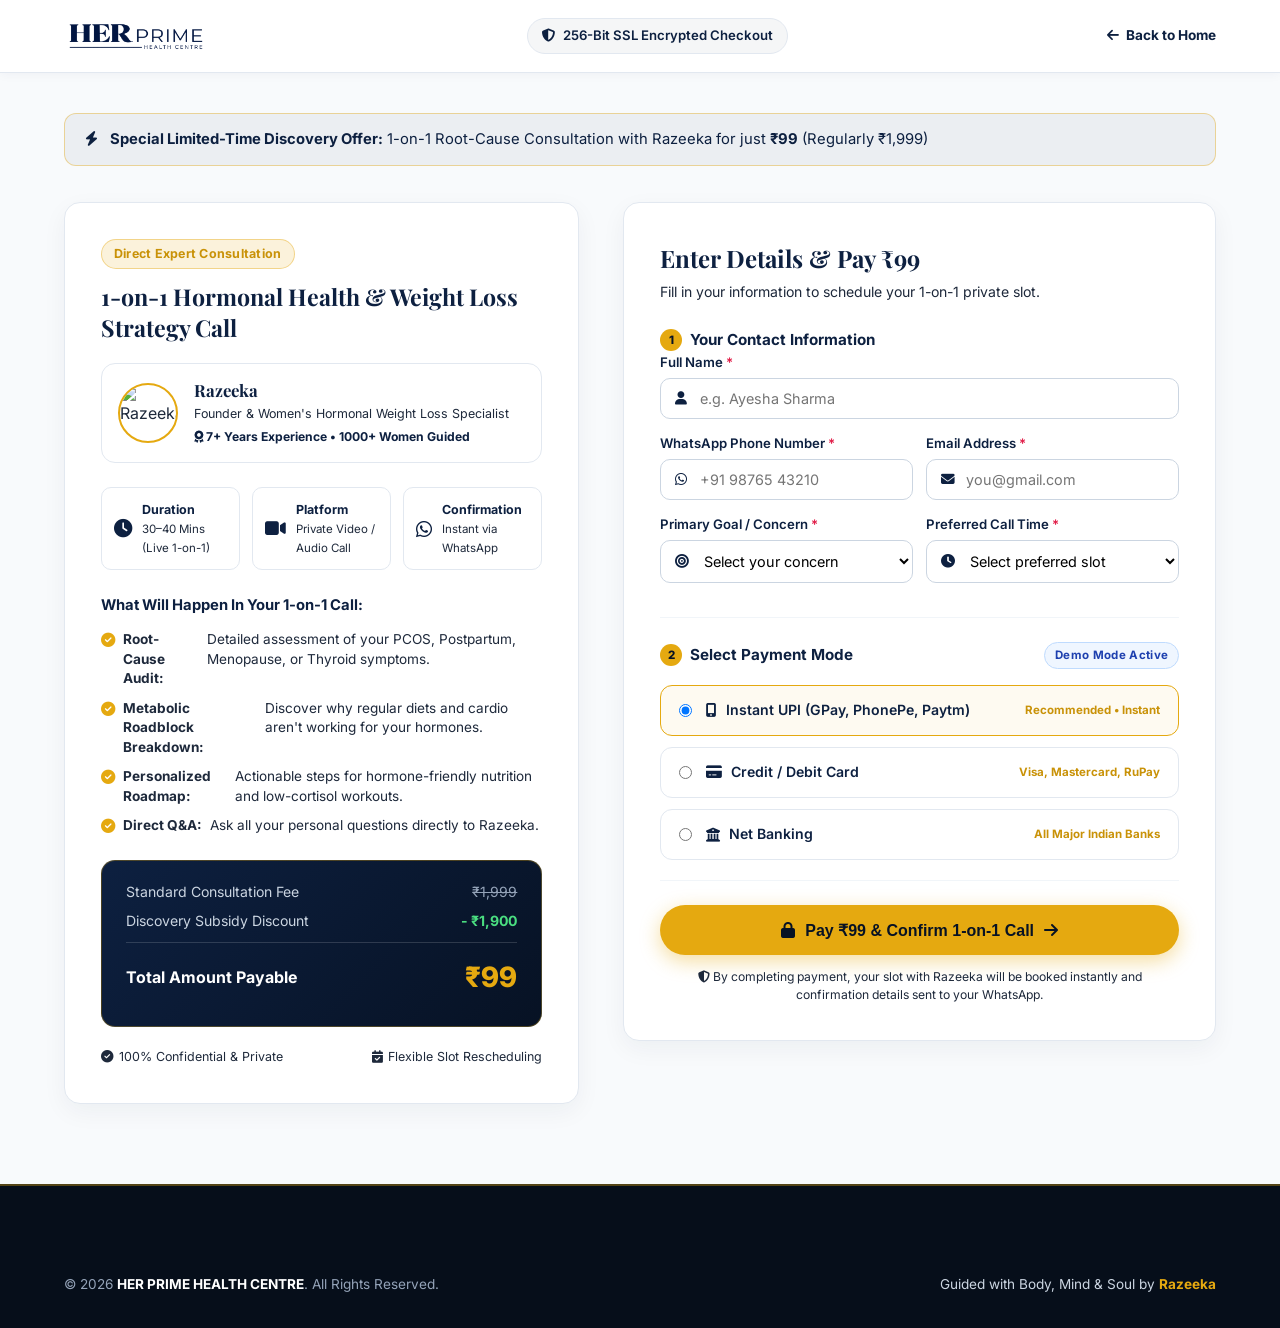
==== booking.html @ 4aa1e08e "feat: complete HER PRIME HEALTH CENTRE website with responsive UI, checkout flows, and 3D POS receip" ====
<!DOCTYPE html>
<html lang="en">
<head>
  <meta charset="UTF-8">
  <meta name="viewport" content="width=device-width, initial-scale=1.0">
  <title>Book 1-on-1 Consultation (₹99) | HER PRIME HEALTH CENTRE</title>
  
  <!-- Favicon -->
  <link rel="icon" type="image/png" href="logo.png">

  <!-- Google Fonts: Playfair Display (Heading) & Inter (Body) -->
  <link rel="preconnect" href="https://fonts.googleapis.com">
  <link rel="preconnect" href="https://fonts.gstatic.com" crossorigin>
  <link href="https://fonts.googleapis.com/css2?family=Inter:wght@300;400;500;600;700;800&family=Playfair+Display:ital,wght@0,600;0,700;0,800;1,600;1,700&display=swap" rel="stylesheet">
  
  <!-- FontAwesome Icons -->
  <link rel="stylesheet" href="https://cdnjs.cloudflare.com/ajax/libs/font-awesome/6.5.1/css/all.min.css">
  
  <link rel="stylesheet" href="styles.css">
</head>
<body class="booking-page-body">

  <!-- 1. CHECKOUT HEADER -->
  <header class="checkout-navbar">
    <div class="container checkout-nav-container">
      <a href="index.html" class="checkout-brand">
        <img src="logo.png" alt="HER PRIME HEALTH CENTRE" class="checkout-logo">
      </a>
      
      <div class="checkout-trust-badge">
        <i class="fa-solid fa-shield-halved text-gold"></i>
        <span>256-Bit SSL Encrypted Checkout</span>
      </div>

      <a href="index.html" class="checkout-back-link">
        <i class="fa-solid fa-arrow-left"></i>
        <span>Back to Home</span>
      </a>
    </div>
  </header>

  <!-- 2. MAIN CHECKOUT SECTION -->
  <main class="checkout-main-section">
    <div class="container">
      
      <!-- Top Alert / Offer Bar -->
      <div class="checkout-top-banner">
        <i class="fa-solid fa-bolt text-gold"></i>
        <span><strong>Special Limited-Time Discovery Offer:</strong> 1-on-1 Root-Cause Consultation with Razeeka for just <strong>₹99</strong> (Regularly ₹1,999)</span>
      </div>

      <div class="checkout-grid">
        
        <!-- LEFT COLUMN: Consultation Summary & Value -->
        <div class="checkout-summary-column">
          
          <div class="summary-card">
            <span class="summary-badge">Direct Expert Consultation</span>
            
            <h1 class="summary-title">1-on-1 Hormonal Health & Weight Loss Strategy Call</h1>
            
            <div class="coach-meta-card">
              <img src="raseeka.jpg" alt="Razeeka" class="coach-avatar">
              <div class="coach-details">
                <h3 class="coach-name">Razeeka</h3>
                <span class="coach-designation">Founder & Women's Hormonal Weight Loss Specialist</span>
                <span class="coach-exp"><i class="fa-solid fa-award text-gold"></i> 7+ Years Experience • 1000+ Women Guided</span>
              </div>
            </div>

            <div class="call-specs">
              <div class="spec-item">
                <i class="fa-solid fa-clock spec-icon"></i>
                <div>
                  <strong>Duration</strong>
                  <span>30–40 Mins (Live 1-on-1)</span>
                </div>
              </div>
              <div class="spec-item">
                <i class="fa-solid fa-video spec-icon"></i>
                <div>
                  <strong>Platform</strong>
                  <span>Private Video / Audio Call</span>
                </div>
              </div>
              <div class="spec-item">
                <i class="fa-brands fa-whatsapp spec-icon"></i>
                <div>
                  <strong>Confirmation</strong>
                  <span>Instant via WhatsApp</span>
                </div>
              </div>
            </div>

            <div class="whats-included">
              <h4 class="included-title">What Will Happen In Your 1-on-1 Call:</h4>
              <ul class="included-list">
                <li><i class="fa-solid fa-circle-check check-gold"></i> <strong>Root-Cause Audit:</strong> Detailed assessment of your PCOS, Postpartum, Menopause, or Thyroid symptoms.</li>
                <li><i class="fa-solid fa-circle-check check-gold"></i> <strong>Metabolic Roadblock Breakdown:</strong> Discover why regular diets and cardio aren't working for your hormones.</li>
                <li><i class="fa-solid fa-circle-check check-gold"></i> <strong>Personalized Roadmap:</strong> Actionable steps for hormone-friendly nutrition and low-cortisol workouts.</li>
                <li><i class="fa-solid fa-circle-check check-gold"></i> <strong>Direct Q&A:</strong> Ask all your personal questions directly to Razeeka.</li>
              </ul>
            </div>

            <!-- Price Summary Box -->
            <div class="price-breakdown-box">
              <div class="price-row">
                <span>Standard Consultation Fee</span>
                <span class="strike-price">₹1,999</span>
              </div>
              <div class="price-row">
                <span>Discovery Subsidy Discount</span>
                <span class="text-green">- ₹1,900</span>
              </div>
              <div class="price-row total-row">
                <span>Total Amount Payable</span>
                <span class="final-price">₹99</span>
              </div>
            </div>

            <div class="trust-guarantees">
              <div class="guarantee-item">
                <i class="fa-solid fa-circle-check text-gold"></i>
                <span>100% Confidential & Private</span>
              </div>
              <div class="guarantee-item">
                <i class="fa-solid fa-calendar-check text-gold"></i>
                <span>Flexible Slot Rescheduling</span>
              </div>
            </div>

          </div>

        </div>

        <!-- RIGHT COLUMN: Client Booking & Payment Form (Demo Mode) -->
        <div class="checkout-form-column">
          
          <div class="payment-form-card">
            
            <div class="form-header">
              <h2 class="form-title">Enter Details & Pay ₹99</h2>
              <p class="form-subtitle">Fill in your information to schedule your 1-on-1 private slot.</p>
            </div>

            <form id="bookingForm" onsubmit="handleDemoPayment(event)">
              
              <!-- Section 1: Contact Details -->
              <div class="form-section">
                <h4 class="form-section-title"><span class="step-num">1</span> Your Contact Information</h4>
                
                <div class="form-group">
                  <label for="fullName">Full Name <span class="required">*</span></label>
                  <div class="input-wrap">
                    <i class="fa-solid fa-user input-icon"></i>
                    <input type="text" id="fullName" class="form-input" placeholder="e.g. Ayesha Sharma" required>
                  </div>
                </div>

                <div class="form-row">
                  <div class="form-group">
                    <label for="whatsappNumber">WhatsApp Phone Number <span class="required">*</span></label>
                    <div class="input-wrap">
                      <i class="fa-brands fa-whatsapp input-icon"></i>
                      <input type="tel" id="whatsappNumber" class="form-input" placeholder="+91 98765 43210" required>
                    </div>
                  </div>

                  <div class="form-group">
                    <label for="emailAddress">Email Address <span class="required">*</span></label>
                    <div class="input-wrap">
                      <i class="fa-solid fa-envelope input-icon"></i>
                      <input type="email" id="emailAddress" class="form-input" placeholder="you@gmail.com" required>
                    </div>
                  </div>
                </div>

                <div class="form-row">
                  <div class="form-group">
                    <label for="primaryGoal">Primary Goal / Concern <span class="required">*</span></label>
                    <div class="input-wrap">
                      <i class="fa-solid fa-bullseye input-icon"></i>
                      <select id="primaryGoal" class="form-input" required>
                        <option value="" disabled selected>Select your concern</option>
                        <option value="postpartum">Postpartum Weight Loss</option>
                        <option value="menopause">Menopause / Perimenopause</option>
                        <option value="pcos">PCOS / PCOD Hormonal Balance</option>
                        <option value="thyroid">Thyroid & Stubborn Fat</option>
                        <option value="general">General Hormonal Health</option>
                      </select>
                    </div>
                  </div>

                  <div class="form-group">
                    <label for="preferredTime">Preferred Call Time <span class="required">*</span></label>
                    <div class="input-wrap">
                      <i class="fa-solid fa-clock input-icon"></i>
                      <select id="preferredTime" class="form-input" required>
                        <option value="" disabled selected>Select preferred slot</option>
                        <option value="morning">Morning (10:00 AM – 1:00 PM)</option>
                        <option value="afternoon">Afternoon (2:00 PM – 5:00 PM)</option>
                        <option value="evening">Evening (6:00 PM – 9:00 PM)</option>
                      </select>
                    </div>
                  </div>
                </div>

              </div>

              <!-- Section 2: Payment Method (Mock / Demo UI) -->
              <div class="form-section">
                <div class="section-title-with-badge">
                  <h4 class="form-section-title"><span class="step-num">2</span> Select Payment Mode</h4>
                  <span class="demo-badge">Demo Mode Active</span>
                </div>

                <div class="payment-methods-grid">
                  
                  <label class="payment-method-option active" onclick="selectPaymentMethod(this, 'upi')">
                    <input type="radio" name="payment_method" value="upi" checked>
                    <div class="method-info">
                      <div class="method-icon-row">
                        <i class="fa-solid fa-mobile-screen-button"></i>
                        <span class="method-name">Instant UPI (GPay, PhonePe, Paytm)</span>
                      </div>
                      <span class="method-tag">Recommended • Instant</span>
                    </div>
                  </label>

                  <label class="payment-method-option" onclick="selectPaymentMethod(this, 'card')">
                    <input type="radio" name="payment_method" value="card">
                    <div class="method-info">
                      <div class="method-icon-row">
                        <i class="fa-solid fa-credit-card"></i>
                        <span class="method-name">Credit / Debit Card</span>
                      </div>
                      <span class="method-tag">Visa, Mastercard, RuPay</span>
                    </div>
                  </label>

                  <label class="payment-method-option" onclick="selectPaymentMethod(this, 'netbanking')">
                    <input type="radio" name="payment_method" value="netbanking">
                    <div class="method-info">
                      <div class="method-icon-row">
                        <i class="fa-solid fa-building-columns"></i>
                        <span class="method-name">Net Banking</span>
                      </div>
                      <span class="method-tag">All Major Indian Banks</span>
                    </div>
                  </label>

                </div>
              </div>

              <!-- Submit Button -->
              <button type="submit" id="paySubmitBtn" class="btn btn-pay-now">
                <i class="fa-solid fa-lock"></i>
                <span>Pay ₹99 & Confirm 1-on-1 Call</span>
                <i class="fa-solid fa-arrow-right"></i>
              </button>

              <p class="payment-security-note">
                <i class="fa-solid fa-shield-halved text-gold"></i>
                By completing payment, your slot with Razeeka will be booked instantly and confirmation details sent to your WhatsApp.
              </p>

            </form>

          </div>

        </div>

      </div>

    </div>
  </main>

  <!-- 3. DEMO SUCCESS MODAL -->
  <div class="modal-overlay" id="successModal">
    <div class="modal-card">
      <div class="modal-success-icon">
        <i class="fa-solid fa-check"></i>
      </div>
      
      <h2 class="modal-title">1-on-1 Slot Booked Successfully!</h2>
      <p class="modal-subtitle">Thank you <span id="modalClientName" class="text-gold font-bold"></span>! Your ₹99 payment has been verified (Demo Mode).</p>
      
      <div class="modal-booking-summary">
        <div class="modal-summary-row">
          <span>Consultant:</span>
          <strong>Razeeka</strong>
        </div>
        <div class="modal-summary-row">
          <span>WhatsApp Number:</span>
          <strong id="modalClientPhone"></strong>
        </div>
        <div class="modal-summary-row">
          <span>Selected Time Slot:</span>
          <strong id="modalClientSlot"></strong>
        </div>
        <div class="modal-summary-row">
          <span>Amount Paid:</span>
          <strong class="text-gold">₹99 (Confirmed)</strong>
        </div>
      </div>

      <div class="modal-actions">
        <a id="modalWhatsAppBtn" href="https://wa.me/" target="_blank" rel="noopener noreferrer" class="btn btn-gold modal-btn">
          <i class="fa-brands fa-whatsapp"></i>
          <span>Send Slot Details on WhatsApp</span>
        </a>
        <button type="button" class="btn btn-outline-navy modal-btn" onclick="closeSuccessModal()">
          <span>Back to Website</span>
        </button>
      </div>
    </div>
  </div>

  <!-- 4. SITE FOOTER -->
  <footer class="site-footer">
    <div class="container">
      <div class="footer-bottom-bar" style="border: 0; padding-top: 0;">
        <p class="footer-copyright">
          © 2026 <strong>HER PRIME HEALTH CENTRE</strong>. All Rights Reserved.
        </p>
        <p class="footer-credits">
          Guided with Body, Mind & Soul by <strong>Razeeka</strong>
        </p>
      </div>
    </div>
  </footer>

  <!-- Scripts -->
  <script>
    function selectPaymentMethod(element, method) {
      document.querySelectorAll('.payment-method-option').forEach(opt => {
        opt.classList.remove('active');
      });
      element.classList.add('active');
    }

    function handleDemoPayment(e) {
      e.preventDefault();
      
      const name = encodeURIComponent(document.getElementById('fullName').value.trim());
      const phone = encodeURIComponent(document.getElementById('whatsappNumber').value.trim());
      const goalSelect = document.getElementById('primaryGoal');
      const goalText = encodeURIComponent(goalSelect.options[goalSelect.selectedIndex].text);
      const slotSelect = document.getElementById('preferredTime');
      const slotText = encodeURIComponent(slotSelect.options[slotSelect.selectedIndex].text);
      
      const submitBtn = document.getElementById('paySubmitBtn');
      submitBtn.disabled = true;
      submitBtn.innerHTML = '<i class="fa-solid fa-spinner fa-spin"></i> <span>Generating Machine Receipt...</span>';

      setTimeout(() => {
        window.location.href = `receipt.html?type=booking&name=${name}&phone=${phone}&goal=${goalText}&slot=${slotText}&amount=99`;
      }, 850);
    }
  </script>

</body>
</html>
---- styles.css ----
/* ==========================================================================
   HER PRIME HEALTH CENTRE
   3 Color Palette: White Background + Navy Blue + Golden Yellow
   Full Hero Image Layout with Text Overlay
   ========================================================================== */

:root {
  --color-bg-white: #ffffff;
  --color-navy: #0d2040;
  --color-navy-dark: #071224;
  --color-navy-light: #1a365d;
  
  --color-gold: #e5a910;
  --color-gold-hover: #c99208;
  --color-gold-light: #fef3c7;
  
  --color-text-dark: #1e293b;
  --color-text-light: #f8fafc;
  
  --font-serif: 'Playfair Display', Georgia, serif;
  --font-sans: 'Inter', -apple-system, BlinkMacSystemFont, 'Segoe UI', Roboto, sans-serif;
  
  --transition: all 0.3s ease;
}

/* Reset & Base */
*, *::before, *::after {
  box-sizing: border-box;
  margin: 0;
  padding: 0;
}

body {
  background-color: var(--color-bg-white);
  color: var(--color-text-dark);
  font-family: var(--font-sans);
  line-height: 1.6;
  overflow-x: clip;
}

a {
  text-decoration: none;
  color: inherit;
  transition: var(--transition);
}

img {
  max-width: 100%;
  height: auto;
  display: block;
}

.container {
  width: 100%;
  max-width: 1200px;
  margin: 0 auto;
  padding: 0 1.5rem;
}

/* --------------------------------------------------------------------------
   1. NAVBAR
   -------------------------------------------------------------------------- */
.navbar {
  background-color: rgba(255, 255, 255, 0.88);
  backdrop-filter: blur(12px);
  -webkit-backdrop-filter: blur(12px);
  border-bottom: 1px solid rgba(226, 232, 240, 0.85);
  position: -webkit-sticky;
  position: sticky;
  top: 0;
  z-index: 1000;
  box-shadow: 0 4px 20px rgba(13, 32, 64, 0.05);
}

.nav-container {
  display: flex;
  align-items: center;
  justify-content: space-between;
  padding: 0.65rem 1.5rem;
}

.brand {
  display: flex;
  align-items: center;
}

.brand-wordmark-logo {
  height: 64px;
  width: auto;
  max-width: 320px;
  object-fit: contain;
  display: block;
  transition: var(--transition);
}

.brand-wordmark-logo:hover {
  transform: scale(1.02);
}

.nav-links {
  display: flex;
  align-items: center;
  gap: 2rem;
}

.nav-item {
  font-size: 0.95rem;
  font-weight: 600;
  color: var(--color-navy);
  padding: 0.5rem 0;
  position: relative;
}

.nav-item:hover {
  color: var(--color-gold);
}

.nav-item::after {
  content: '';
  position: absolute;
  bottom: 0;
  left: 0;
  width: 0%;
  height: 2px;
  background-color: var(--color-gold);
  transition: var(--transition);
}

.nav-item:hover::after {
  width: 100%;
}

/* --------------------------------------------------------------------------
   BUTTONS
   -------------------------------------------------------------------------- */
.btn {
  display: inline-flex;
  align-items: center;
  justify-content: center;
  gap: 0.6rem;
  padding: 0.75rem 1.6rem;
  border-radius: 50px;
  font-size: 0.95rem;
  font-weight: 700;
  cursor: pointer;
  transition: var(--transition);
  border: 2px solid transparent;
}

.btn-navy {
  background-color: var(--color-navy);
  color: var(--color-bg-white);
}

.btn-navy:hover {
  background-color: var(--color-gold);
  color: var(--color-navy-dark);
  transform: translateY(-2px);
  box-shadow: 0 6px 16px rgba(229, 169, 16, 0.35);
}

.btn-gold {
  background-color: var(--color-gold);
  color: var(--color-navy-dark);
  box-shadow: 0 6px 20px rgba(229, 169, 16, 0.35);
}

.btn-gold:hover {
  background-color: var(--color-gold-hover);
  transform: translateY(-2px);
  box-shadow: 0 8px 24px rgba(229, 169, 16, 0.5);
}

.btn-white {
  background-color: var(--color-bg-white);
  color: var(--color-navy);
  box-shadow: 0 4px 15px rgba(0, 0, 0, 0.1);
}

.btn-white:hover {
  background-color: var(--color-navy);
  color: var(--color-bg-white);
  transform: translateY(-2px);
}

.btn-outline-navy {
  background-color: #ffffff;
  color: var(--color-navy);
  border: 2px solid var(--color-navy);
  box-shadow: 0 4px 12px rgba(13, 32, 64, 0.08);
}

.btn-outline-navy:hover {
  background-color: var(--color-navy);
  color: #ffffff;
  transform: translateY(-2px);
  box-shadow: 0 6px 18px rgba(13, 32, 64, 0.2);
}

.btn-outline-white {
  background-color: transparent;
  color: #ffffff;
  border: 2px solid #ffffff;
  box-shadow: 0 4px 15px rgba(0, 0, 0, 0.1);
}

.btn-outline-white:hover {
  background-color: #ffffff;
  color: var(--color-navy);
  transform: translateY(-2px);
  box-shadow: 0 6px 20px rgba(255, 255, 255, 0.2);
}

/* --------------------------------------------------------------------------
   2. FULL HERO SECTION (Poora Photo Background + Text On Top)
   -------------------------------------------------------------------------- */
.hero-section {
  position: relative;
  min-height: calc(100vh - 75px);
  display: flex;
  align-items: center;
  justify-content: flex-start;
  padding: 5rem 0;
  overflow: hidden;
}

/* Poora Photo as Full Cover Background */
.hero-bg-image {
  position: absolute;
  inset: 0;
  background-image: url('hero.jpg');
  background-size: cover;
  background-position: center 30%;
  background-repeat: no-repeat;
  z-index: 1;
}

/* Gradient Overlay - Clear left-to-right shade so photo is seen and text is readable */
.hero-overlay {
  position: absolute;
  inset: 0;
  background: linear-gradient(
    90deg,
    rgba(13, 32, 64, 0.88) 0%,
    rgba(13, 32, 64, 0.72) 45%,
    rgba(13, 32, 64, 0.25) 100%
  );
  z-index: 2;
}

/* Content on top */
.hero-content {
  position: relative;
  z-index: 10;
}

.hero-text-box {
  max-width: 680px;
}

.hero-badge {
  display: inline-block;
  background: rgba(229, 169, 16, 0.2);
  color: var(--color-gold);
  border: 1px solid var(--color-gold);
  font-size: 0.85rem;
  font-weight: 700;
  padding: 0.4rem 1.1rem;
  border-radius: 50px;
  margin-bottom: 1.5rem;
  text-transform: uppercase;
  letter-spacing: 0.08em;
  backdrop-filter: blur(8px);
}

.hero-quote {
  font-family: var(--font-serif);
  font-size: clamp(2.2rem, 4.2vw, 3.4rem);
  font-weight: 700;
  line-height: 1.22;
  color: #ffffff;
  margin-bottom: 1.25rem;
  text-shadow: 0 2px 12px rgba(0, 0, 0, 0.4);
}

.highlight-body {
  color: #ffffff;
  text-decoration: underline;
  text-decoration-color: var(--color-gold);
  text-underline-offset: 6px;
}

.highlight-gold {
  color: var(--color-gold);
}

.highlight-soul {
  color: #ffffff;
  text-decoration: underline;
  text-decoration-color: var(--color-gold);
  text-underline-offset: 6px;
}

.hero-subquote {
  font-size: 1.25rem;
  color: #e2e8f0;
  font-weight: 400;
  line-height: 1.6;
  margin-bottom: 1.5rem;
  text-shadow: 0 1px 8px rgba(0, 0, 0, 0.3);
}

.quote-author {
  display: flex;
  align-items: center;
  gap: 0.6rem;
  font-size: 1.15rem;
  font-weight: 700;
  color: var(--color-gold);
  letter-spacing: 0.06em;
  margin-bottom: 2.5rem;
}

.author-dash {
  font-size: 1.4rem;
  line-height: 1;
}

.hero-actions {
  display: flex;
  align-items: center;
  gap: 1.25rem;
  flex-wrap: wrap;
}

/* --------------------------------------------------------------------------
   Responsive
   -------------------------------------------------------------------------- */
@media (max-width: 992px) {
  .hero-overlay {
    background: linear-gradient(
      180deg,
      rgba(13, 32, 64, 0.85) 0%,
      rgba(13, 32, 64, 0.75) 60%,
      rgba(13, 32, 64, 0.6) 100%
    );
  }

  .hero-text-box {
    max-width: 100%;
    text-align: center;
  }

  .hero-section {
    justify-content: center;
    min-height: 85vh;
  }

  .quote-author {
    justify-content: center;
  }

  .hero-actions {
    justify-content: center;
  }
}

@media (max-width: 640px) {
  .nav-links {
    gap: 0.8rem;
  }

  .nav-item {
    display: none;
  }

  .brand-wordmark-logo {
    height: 48px;
    max-width: 220px;
  }

  .hero-section {
    padding: 3.5rem 0;
    min-height: 80vh;
  }

  .hero-subquote {
    font-size: 1.05rem;
  }

  .hero-actions {
    flex-direction: column;
    width: 100%;
  }

  .btn {
    width: 100%;
  }
}

/* ==========================================================================
   3. ABOUT ME / WHO I AM SECTION
   ========================================================================== */
.about-section {
  background-color: var(--color-bg-light);
  padding: 6rem 0;
  border-top: 1px solid #e2e8f0;
  border-bottom: 1px solid #e2e8f0;
  position: relative;
}

.about-container {
  display: grid;
  grid-template-columns: 400px 1fr;
  gap: 4.5rem;
  align-items: start;
  position: relative;
}

/* Left Column: Photo & Sticky Card */
.about-image-column {
  position: -webkit-sticky;
  position: sticky;
  top: 90px;
  align-self: start;
  display: flex;
  flex-direction: column;
  gap: 1.25rem;
  z-index: 10;
}

.about-image-card {
  position: relative;
  border-radius: 20px;
  overflow: hidden;
  box-shadow: 0 16px 36px rgba(13, 32, 64, 0.12);
  border: 3px solid var(--color-bg-white);
  outline: 2px solid rgba(229, 169, 16, 0.35);
  background-color: var(--color-navy);
}

.about-photo {
  width: 100%;
  height: 450px;
  object-fit: cover;
  object-position: center 20%;
  display: block;
  transition: var(--transition);
}

.about-photo:hover {
  transform: scale(1.02);
}

.about-photo-badge {
  position: absolute;
  bottom: 1.25rem;
  left: 1.25rem;
  right: 1.25rem;
  background: rgba(13, 32, 64, 0.92);
  backdrop-filter: blur(8px);
  border: 1px solid rgba(229, 169, 16, 0.5);
  border-radius: 12px;
  padding: 0.85rem 1.25rem;
  display: flex;
  align-items: center;
  gap: 1rem;
}

.badge-years {
  font-family: var(--font-serif);
  font-size: 1.6rem;
  font-weight: 700;
  color: var(--color-gold);
  line-height: 1;
  border-right: 1px solid rgba(229, 169, 16, 0.3);
  padding-right: 0.85rem;
}

.badge-label {
  font-size: 0.825rem;
  font-weight: 600;
  color: #ffffff;
  line-height: 1.3;
}

.about-personal-quote {
  background-color: var(--color-bg-white);
  border-left: 3px solid var(--color-gold);
  padding: 1.25rem 1.5rem;
  border-radius: 0 12px 12px 0;
  box-shadow: 0 4px 14px rgba(13, 32, 64, 0.05);
}

.personal-line {
  font-family: var(--font-serif);
  font-style: italic;
  font-size: 1rem;
  color: var(--color-navy);
  line-height: 1.5;
  margin-bottom: 0.4rem;
}

.personal-author {
  font-size: 0.85rem;
  font-weight: 700;
  color: var(--color-gold-hover);
  text-transform: uppercase;
  letter-spacing: 0.05em;
}

/* Right Column: Content */
.about-content-column {
  display: flex;
  flex-direction: column;
}

.section-badge {
  display: inline-block;
  align-self: flex-start;
  background-color: var(--color-gold-light);
  color: var(--color-navy);
  font-size: 0.85rem;
  font-weight: 700;
  padding: 0.35rem 1rem;
  border-radius: 50px;
  margin-bottom: 1.25rem;
  border: 1px solid rgba(229, 169, 16, 0.4);
  letter-spacing: 0.03em;
}

.about-heading {
  font-family: var(--font-serif);
  font-size: clamp(2rem, 3.2vw, 2.75rem);
  font-weight: 700;
  color: var(--color-navy);
  line-height: 1.25;
  margin-bottom: 1.25rem;
}

.about-hook {
  font-size: 1.15rem;
  color: var(--color-navy-light);
  font-weight: 600;
  line-height: 1.65;
  margin-bottom: 2rem;
  padding-left: 1rem;
  border-left: 3px solid var(--color-navy);
}

/* General About Card Styling */
.about-card {
  background-color: var(--color-bg-white);
  border: 1px solid #e2e8f0;
  border-radius: 16px;
  padding: 1.75rem 2rem;
  margin-bottom: 1.75rem;
  box-shadow: 0 4px 16px rgba(13, 32, 64, 0.04);
}

.block-title {
  font-family: var(--font-serif);
  font-size: 1.35rem;
  font-weight: 700;
  color: var(--color-navy);
  margin-bottom: 1rem;
}

.story-card {
  border-left: 4px solid var(--color-navy);
}

.story-text {
  font-size: 1.05rem;
  color: var(--color-navy-light);
  line-height: 1.75;
  font-weight: 500;
}

/* Credentials Grid */
.credentials-grid {
  display: grid;
  grid-template-columns: 180px 1fr;
  gap: 1.25rem;
  margin-bottom: 1rem;
}

.cred-card {
  background-color: var(--color-bg-white);
  border: 1px solid #e2e8f0;
  border-radius: 14px;
  padding: 1.5rem;
  box-shadow: 0 4px 12px rgba(13, 32, 64, 0.03);
}

.cred-number {
  font-family: var(--font-serif);
  font-size: 2.75rem;
  font-weight: 700;
  color: var(--color-gold);
  line-height: 1;
  display: block;
}

.cred-label {
  font-size: 0.95rem;
  font-weight: 700;
  color: var(--color-navy);
  margin: 0.35rem 0 0.25rem 0;
  display: block;
}

.cred-desc {
  font-size: 0.8rem;
  color: var(--color-text-muted);
  line-height: 1.35;
}

.cred-specs {
  display: flex;
  flex-direction: column;
  justify-content: center;
}

.cred-subtitle {
  font-size: 0.9rem;
  font-weight: 700;
  color: var(--color-navy);
  letter-spacing: 0.03em;
  margin-bottom: 0.65rem;
}

.spec-list {
  list-style: none;
  display: flex;
  flex-direction: column;
  gap: 0.45rem;
}

.spec-list li {
  font-size: 0.9rem;
  font-weight: 600;
  color: var(--color-navy-light);
  display: flex;
  align-items: center;
  gap: 0.6rem;
}

.spec-list li::before {
  content: '';
  width: 6px;
  height: 6px;
  background-color: var(--color-gold);
  border-radius: 50%;
  flex-shrink: 0;
}

.cert-placeholder {
  color: var(--color-text-muted);
  font-style: italic;
  font-size: 0.875rem;
  background-color: #f1f5f9;
  padding: 0.75rem 1.25rem;
  border-radius: 8px;
  border: 1px dashed #cbd5e1;
  margin-bottom: 1.75rem;
}

/* Philosophy Pillars */
.philosophy-card {
  border-top: 3px solid var(--color-gold);
}

.philosophy-intro {
  font-size: 0.95rem;
  color: var(--color-text-muted);
  margin-bottom: 1.25rem;
}

.pillars-row {
  display: grid;
  grid-template-columns: repeat(3, 1fr);
  gap: 1rem;
}

.pillar-box {
  background-color: var(--color-bg-light);
  border: 1px solid #e2e8f0;
  border-radius: 12px;
  padding: 1.25rem;
}

.pillar-header {
  display: flex;
  align-items: center;
  gap: 0.5rem;
  margin-bottom: 0.5rem;
}

.pillar-num {
  font-family: var(--font-serif);
  font-size: 0.88rem;
  font-weight: 800;
  color: var(--color-gold);
  background: rgba(229, 169, 16, 0.15);
  padding: 0.15rem 0.45rem;
  border-radius: 6px;
  line-height: 1;
}

.pillar-title {
  font-size: 0.95rem;
  font-weight: 700;
  color: var(--color-navy);
  margin-bottom: 0;
}

.pillar-text {
  font-size: 0.825rem;
  color: var(--color-text-muted);
  line-height: 1.45;
}

/* Audience Breakdown */
.audience-wrap {
  margin-bottom: 2rem;
}

.audience-grid {
  display: grid;
  grid-template-columns: repeat(3, 1fr);
  gap: 1.15rem;
}

.audience-box {
  background-color: var(--color-bg-white);
  border: 1px solid #e2e8f0;
  border-radius: 12px;
  padding: 1.25rem;
  box-shadow: 0 2px 8px rgba(13, 32, 64, 0.03);
}

.audience-box h4 {
  font-size: 0.95rem;
  font-weight: 700;
  color: var(--color-navy);
  margin-bottom: 0.35rem;
}

.audience-list {
  list-style: none;
  display: flex;
  flex-direction: column;
  gap: 0.35rem;
  margin-top: 0.45rem;
}

.audience-list li {
  font-size: 0.82rem;
  color: var(--color-text-dark);
  display: flex;
  align-items: center;
  gap: 0.45rem;
  line-height: 1.35;
}

.audience-list li i {
  font-size: 0.8rem;
  flex-shrink: 0;
}

/* Proof & Credibility Bar */
.proof-bar {
  background-color: var(--color-navy);
  border-radius: 14px;
  padding: 1.15rem 1.75rem;
  display: flex;
  align-items: center;
  justify-content: space-between;
  gap: 1.5rem;
  margin: 1.75rem 0 2rem 0;
}

.proof-item {
  display: flex;
  flex-direction: column;
}

.proof-title {
  font-family: var(--font-serif);
  font-size: 1.1rem;
  font-weight: 700;
  color: var(--color-gold);
}

.proof-sub {
  font-size: 0.8rem;
  color: #cbd5e1;
}

.proof-links {
  display: flex;
  align-items: center;
  gap: 0.85rem;
}

.social-btn {
  display: inline-flex;
  align-items: center;
  gap: 0.5rem;
  background: rgba(255, 255, 255, 0.1);
  color: #ffffff;
  padding: 0.5rem 1rem;
  border-radius: 50px;
  font-size: 0.85rem;
  font-weight: 600;
  border: 1px solid rgba(255, 255, 255, 0.2);
  transition: var(--transition);
}

.social-btn:hover {
  background-color: var(--color-gold);
  color: var(--color-navy);
  border-color: var(--color-gold);
}

/* About Closing CTA */
.about-cta {
  display: flex;
  align-items: center;
  gap: 1.25rem;
  flex-wrap: wrap;
}

/* --------------------------------------------------------------------------
   About Section Responsive
   -------------------------------------------------------------------------- */
@media (max-width: 1024px) {
  .about-container {
    grid-template-columns: 1fr;
    gap: 3rem;
  }

  .about-image-column {
    position: static;
    max-width: 480px;
    margin: 0 auto;
    width: 100%;
  }

  .pillars-row,
  .audience-grid {
    grid-template-columns: 1fr;
  }

  .proof-bar {
    flex-direction: column;
    align-items: flex-start;
    gap: 1rem;
  }

  .proof-links {
    width: 100%;
    flex-wrap: wrap;
  }
}

@media (max-width: 640px) {
  .about-section {
    padding: 4rem 0;
  }

  .credentials-grid {
    grid-template-columns: 1fr;
  }

  .about-card {
    padding: 1.25rem;
  }

  .about-photo {
    height: 380px;
  }

  .about-cta {
    flex-direction: column;
    width: 100%;
  }

  .about-cta .btn {
    width: 100%;
  }
}

/* ==========================================================================
   4. PROGRAMS & SERVICES PAGE STYLES (programs.html)
   ========================================================================== */
.programs-hero-section {
  position: relative;
  min-height: 480px;
  display: flex;
  align-items: center;
  justify-content: center;
  padding: 6.5rem 0;
  overflow: hidden;
}

.programs-hero-bg {
  position: absolute;
  inset: 0;
  background-image: url('hero.jpg');
  background-size: cover;
  background-position: center 30%;
  background-repeat: no-repeat;
  z-index: 1;
}

.programs-hero-overlay {
  position: absolute;
  inset: 0;
  background: linear-gradient(
    180deg,
    rgba(13, 32, 64, 0.88) 0%,
    rgba(13, 32, 64, 0.8) 50%,
    rgba(13, 32, 64, 0.94) 100%
  );
  z-index: 2;
}

.programs-hero-content {
  position: relative;
  z-index: 10;
  max-width: 820px;
  margin: 0 auto;
}

.programs-hero-title {
  font-family: var(--font-serif);
  font-size: clamp(2.4rem, 4.5vw, 3.4rem);
  font-weight: 700;
  color: #ffffff;
  line-height: 1.22;
  margin-bottom: 1.25rem;
  text-shadow: 0 2px 12px rgba(0, 0, 0, 0.4);
}

.programs-hero-subtitle {
  font-size: 1.2rem;
  color: #e2e8f0;
  max-width: 700px;
  margin: 0 auto 2.25rem auto;
  line-height: 1.65;
  text-shadow: 0 1px 8px rgba(0, 0, 0, 0.3);
}

.programs-hero-actions {
  display: flex;
  align-items: center;
  justify-content: center;
  gap: 1.25rem;
  flex-wrap: wrap;
}

.programs-content-section {
  padding: 4.5rem 0;
  background-color: var(--color-bg-white);
}

.program-card {
  background-color: var(--color-bg-white);
  border: 1px solid #e2e8f0;
  border-radius: 20px;
  padding: 3rem;
  margin-bottom: 3.5rem;
  box-shadow: 0 8px 30px rgba(13, 32, 64, 0.05);
  border-left: 5px solid var(--color-gold);
  transition: var(--transition);
}

.program-card:hover {
  transform: translateY(-4px);
  box-shadow: 0 16px 40px rgba(13, 32, 64, 0.09);
}

.program-grid {
  display: grid;
  grid-template-columns: 1fr 340px;
  gap: 3.5rem;
  align-items: start;
}

.program-tag-wrap {
  display: flex;
  align-items: center;
  gap: 0.75rem;
  margin-bottom: 0.85rem;
}

.program-num {
  font-family: var(--font-serif);
  font-size: 0.9rem;
  font-weight: 700;
  color: var(--color-gold);
  text-transform: uppercase;
  letter-spacing: 0.08em;
}

.program-tag {
  background-color: var(--color-gold-light);
  color: var(--color-navy);
  font-size: 0.78rem;
  font-weight: 700;
  padding: 0.25rem 0.75rem;
  border-radius: 50px;
  letter-spacing: 0.03em;
}

.program-name {
  font-family: var(--font-serif);
  font-size: 2rem;
  font-weight: 700;
  color: var(--color-navy);
  margin-bottom: 1rem;
}

.program-summary {
  font-size: 1.05rem;
  color: var(--color-navy-light);
  line-height: 1.7;
  margin-bottom: 1.75rem;
}

.highlights-title {
  font-family: var(--font-serif);
  font-size: 1.25rem;
  font-weight: 700;
  color: var(--color-navy);
  margin-bottom: 1rem;
}

.program-list {
  list-style: none;
  display: flex;
  flex-direction: column;
  gap: 0.85rem;
  margin-bottom: 2.25rem;
}

.program-list li {
  font-size: 0.95rem;
  color: var(--color-text-dark);
  line-height: 1.55;
  display: flex;
  align-items: flex-start;
  gap: 0.65rem;
}

.program-list li strong {
  color: var(--color-navy);
  font-weight: 700;
  margin-right: 0.25rem;
  flex-shrink: 0;
}

.check-icon {
  color: var(--color-gold);
  font-size: 1.1rem;
  margin-top: 0.2rem;
  flex-shrink: 0;
}

.program-actions {
  display: flex;
  align-items: center;
  gap: 1rem;
  flex-wrap: wrap;
}

/* Side Card */
.program-side-card {
  background: var(--color-bg-light);
  border: 1px solid #e2e8f0;
  border-radius: 16px;
  padding: 1.75rem;
  display: flex;
  flex-direction: column;
  gap: 1.25rem;
}

.program-img-frame {
  width: 100%;
  height: 200px;
  border-radius: 12px;
  overflow: hidden;
  border: 2px solid #e2e8f0;
}

.program-img {
  width: 100%;
  height: 100%;
  object-fit: cover;
  object-position: center;
  transition: var(--transition);
}

.program-img:hover {
  transform: scale(1.04);
}

.side-card-inner {
  padding-top: 0.25rem;
}

.side-card-title {
  font-family: var(--font-sans);
  font-size: 1rem;
  font-weight: 700;
  color: var(--color-navy);
  margin-bottom: 0.85rem;
  padding-bottom: 0.5rem;
  border-bottom: 1px solid #cbd5e1;
  text-transform: uppercase;
  letter-spacing: 0.04em;
}

.side-feature-list {
  list-style: none;
  display: flex;
  flex-direction: column;
  gap: 0.75rem;
  margin-bottom: 1.5rem;
}

.side-feature-list li {
  font-size: 0.88rem;
  color: var(--color-navy-light);
  line-height: 1.45;
}

.side-card-quote {
  background-color: var(--color-bg-white);
  border-left: 3px solid var(--color-gold);
  padding: 1rem 1.15rem;
  border-radius: 0 8px 8px 0;
  font-family: var(--font-serif);
  font-style: italic;
  font-size: 0.9rem;
  color: var(--color-navy);
  line-height: 1.5;
}

/* Programs Bottom CTA */
.programs-cta-section {
  background: var(--color-navy);
  color: #ffffff;
  padding: 5rem 0;
}

.bottom-cta-title {
  font-family: var(--font-serif);
  font-size: 2.25rem;
  font-weight: 700;
  color: #ffffff;
  margin-bottom: 0.85rem;
}

.bottom-cta-desc {
  font-size: 1.1rem;
  color: #cbd5e1;
  max-width: 600px;
  margin: 0 auto 2.25rem auto;
}

.bottom-cta-buttons {
  display: flex;
  align-items: center;
  justify-content: center;
  gap: 1.25rem;
  flex-wrap: wrap;
}

/* Responsive */
@media (max-width: 992px) {
  .program-grid {
    grid-template-columns: 1fr;
    gap: 2rem;
  }

  .program-card {
    padding: 2rem 1.5rem;
  }
}

@media (max-width: 640px) {
  .programs-header-section {
    padding: 3rem 0 2rem 0;
  }

  .program-actions {
    flex-direction: column;
    width: 100%;
  }

  .program-actions .btn {
    width: 100%;
  }

  .bottom-cta-buttons {
    flex-direction: column;
    width: 100%;
  }

  .bottom-cta-buttons .btn {
    width: 100%;
  }
}

/* ==========================================================================
   5. HOMEPAGE PROGRAMS PREVIEW CARDS (index.html)
   ========================================================================== */
.home-programs-section {
  background-color: var(--color-bg-white);
  padding: 6rem 0;
  border-bottom: 1px solid #e2e8f0;
}

.home-programs-heading {
  font-family: var(--font-serif);
  font-size: clamp(2.2rem, 3.8vw, 3rem);
  font-weight: 700;
  color: var(--color-navy);
  line-height: 1.25;
  margin: 0.85rem 0 1rem 0;
}

.home-programs-sub {
  font-size: 1.15rem;
  color: var(--color-text-muted);
  max-width: 680px;
  margin: 0 auto 3.5rem auto;
  line-height: 1.65;
}

.home-programs-grid {
  display: grid;
  grid-template-columns: repeat(3, 1fr);
  gap: 2rem;
  margin-bottom: 3.5rem;
}

.home-program-card {
  background-color: var(--color-bg-white);
  border: 1px solid #e2e8f0;
  border-radius: 18px;
  overflow: hidden;
  box-shadow: 0 6px 20px rgba(13, 32, 64, 0.04);
  display: flex;
  flex-direction: column;
  transition: var(--transition);
}

.home-program-card:hover {
  transform: translateY(-6px);
  box-shadow: 0 16px 36px rgba(13, 32, 64, 0.1);
  border-color: rgba(229, 169, 16, 0.4);
}

.home-program-img-wrap {
  position: relative;
  width: 100%;
  height: 220px;
  overflow: hidden;
  background-color: #f1f5f9;
}

.home-program-img {
  width: 100%;
  height: 100%;
  object-fit: cover;
  object-position: center;
  transition: var(--transition);
}

.home-program-card:hover .home-program-img {
  transform: scale(1.05);
}

.home-program-tag {
  position: absolute;
  top: 1rem;
  left: 1rem;
  background: rgba(13, 32, 64, 0.88);
  backdrop-filter: blur(8px);
  color: var(--color-gold);
  border: 1px solid rgba(229, 169, 16, 0.4);
  font-size: 0.75rem;
  font-weight: 700;
  padding: 0.35rem 0.85rem;
  border-radius: 50px;
  text-transform: uppercase;
  letter-spacing: 0.05em;
}

.home-program-body {
  padding: 1.75rem;
  display: flex;
  flex-direction: column;
  flex-grow: 1;
}

.home-program-title {
  font-family: var(--font-serif);
  font-size: 1.35rem;
  font-weight: 700;
  color: var(--color-navy);
  margin-bottom: 0.75rem;
  line-height: 1.3;
}

.home-program-desc {
  font-size: 0.925rem;
  color: var(--color-text-muted);
  line-height: 1.6;
  margin-bottom: 1.5rem;
  flex-grow: 1;
}

.btn-view-program {
  display: inline-flex;
  align-items: center;
  justify-content: center;
  gap: 0.6rem;
  padding: 0.7rem 1.25rem;
  border-radius: 50px;
  font-size: 0.88rem;
  font-weight: 700;
  color: var(--color-navy);
  background-color: var(--color-bg-light);
  border: 1.5px solid var(--color-navy);
  transition: var(--transition);
  text-decoration: none;
  width: 100%;
}

.btn-view-program i {
  font-size: 0.85rem;
  transition: var(--transition);
}

.btn-view-program:hover {
  background-color: var(--color-navy);
  color: #ffffff;
  border-color: var(--color-navy);
}

.btn-view-program:hover i {
  transform: translateX(4px);
}

.home-programs-footer {
  margin-top: 1rem;
}

/* Home Programs Responsive */
@media (max-width: 1024px) {
  .home-programs-grid {
    grid-template-columns: repeat(2, 1fr);
    gap: 1.5rem;
  }
}

@media (max-width: 680px) {
  .home-programs-grid {
    grid-template-columns: 1fr;
  }

  .home-programs-section {
    padding: 4rem 0;
  }

  .home-program-img-wrap {
    height: 200px;
  }

  .home-program-body {
    padding: 1.25rem;
  }
}

/* ==========================================================================
   6. HOW IT WORKS / CUSTOMIZE COACHING PLAN (Inspired by Reference)
   Theme: Deep Navy Blue Background + Golden Circle Badges
   ========================================================================== */
.how-it-works-section {
  background-color: var(--color-navy-dark);
  color: #ffffff;
  padding: 6.5rem 0;
  position: relative;
  overflow: hidden;
  border-top: 1px solid rgba(229, 169, 16, 0.2);
}

.section-badge-gold {
  display: inline-block;
  background: rgba(229, 169, 16, 0.15);
  color: var(--color-gold);
  border: 1px solid var(--color-gold);
  font-size: 0.82rem;
  font-weight: 700;
  padding: 0.35rem 1rem;
  border-radius: 50px;
  margin-bottom: 1.25rem;
  text-transform: uppercase;
  letter-spacing: 0.08em;
}

.how-heading {
  font-family: var(--font-serif);
  font-size: clamp(2rem, 3.6vw, 2.75rem);
  font-weight: 700;
  color: #ffffff;
  letter-spacing: 0.04em;
  margin-bottom: 1rem;
}

.how-subheading {
  font-size: 1.12rem;
  color: #cbd5e1;
  max-width: 680px;
  margin: 0 auto 4rem auto;
  line-height: 1.65;
}

.how-grid {
  display: grid;
  grid-template-columns: repeat(4, 1fr);
  gap: 2.25rem;
  margin-bottom: 4.5rem;
}

.how-item {
  display: flex;
  flex-direction: column;
  align-items: center;
  text-align: center;
  padding: 1.5rem 1rem;
  transition: var(--transition);
}

.how-item:hover {
  transform: translateY(-6px);
}

.how-circle-icon {
  width: 115px;
  height: 115px;
  border-radius: 50%;
  border: 2.5px solid var(--color-gold);
  background: rgba(229, 169, 16, 0.08);
  display: flex;
  align-items: center;
  justify-content: center;
  margin-bottom: 1.75rem;
  position: relative;
  box-shadow: 0 0 24px rgba(229, 169, 16, 0.15);
  transition: var(--transition);
}

.how-circle-icon i {
  font-size: 2.25rem;
  color: var(--color-gold);
  transition: var(--transition);
}

.how-step-num {
  position: absolute;
  top: -8px;
  right: -8px;
  background-color: var(--color-gold);
  color: var(--color-navy-dark);
  font-size: 0.75rem;
  font-weight: 800;
  width: 28px;
  height: 28px;
  border-radius: 50%;
  display: flex;
  align-items: center;
  justify-content: center;
  border: 2px solid var(--color-navy-dark);
}

.how-item:hover .how-circle-icon {
  background-color: var(--color-gold);
  box-shadow: 0 0 32px rgba(229, 169, 16, 0.4);
}

.how-item:hover .how-circle-icon i {
  color: var(--color-navy-dark);
  transform: scale(1.1);
}

.how-item-title {
  font-family: var(--font-serif);
  font-size: 1.15rem;
  font-weight: 700;
  color: #ffffff;
  letter-spacing: 0.04em;
  margin-bottom: 0.35rem;
}

.how-item-subtitle {
  font-size: 0.78rem;
  font-weight: 700;
  color: var(--color-gold);
  text-transform: uppercase;
  letter-spacing: 0.05em;
  margin-bottom: 0.85rem;
}

.how-item-desc {
  font-size: 0.88rem;
  color: #94a3b8;
  line-height: 1.6;
}

.how-footer {
  display: flex;
  flex-direction: column;
  align-items: center;
  gap: 1.5rem;
  padding-top: 1rem;
  border-top: 1px solid rgba(255, 255, 255, 0.1);
}

.how-footer-title {
  font-family: var(--font-serif);
  font-size: 1.5rem;
  font-weight: 700;
  color: #ffffff;
}

/* Responsive */
@media (max-width: 1024px) {
  .how-grid {
    grid-template-columns: repeat(2, 1fr);
    gap: 2.5rem;
  }
}

@media (max-width: 640px) {
  .how-it-works-section {
    padding: 4.5rem 0;
  }

  .how-grid {
    grid-template-columns: 1fr;
    gap: 2rem;
  }

  .how-circle-icon {
    width: 100px;
    height: 100px;
  }

  .how-circle-icon i {
    font-size: 2rem;
  }
}

/* ==========================================================================
   7. YOUTUBE EDUCATIONAL VIDEOS SECTION
   ========================================================================== */
.youtube-videos-section {
  background-color: var(--color-bg-light);
  padding: 6rem 0;
  border-top: 1px solid #e2e8f0;
  border-bottom: 1px solid #e2e8f0;
}

.yt-section-heading {
  font-family: var(--font-serif);
  font-size: clamp(2.2rem, 3.8vw, 3rem);
  font-weight: 700;
  color: var(--color-navy);
  line-height: 1.25;
  margin: 0.85rem 0 1rem 0;
}

.yt-section-sub {
  font-size: 1.15rem;
  color: var(--color-text-muted);
  max-width: 680px;
  margin: 0 auto 3.5rem auto;
  line-height: 1.65;
}

.yt-videos-grid {
  display: grid;
  grid-template-columns: repeat(2, 1fr);
  gap: 2.5rem;
  margin-bottom: 3.5rem;
}

.yt-video-card {
  background-color: #000000;
  border-radius: 18px;
  overflow: hidden;
  box-shadow: 0 12px 32px rgba(13, 32, 64, 0.12);
  border: 2px solid rgba(229, 169, 16, 0.25);
  transition: var(--transition);
}

.yt-video-card:hover {
  transform: translateY(-5px);
  box-shadow: 0 18px 40px rgba(13, 32, 64, 0.18);
  border-color: var(--color-gold);
}

.video-responsive-wrapper {
  position: relative;
  width: 100%;
  padding-bottom: 56.25%; /* 16:9 Aspect Ratio */
  height: 0;
  overflow: hidden;
}

.video-responsive-wrapper iframe {
  position: absolute;
  top: 0;
  left: 0;
  width: 100%;
  height: 100%;
  border: 0;
}

.yt-channel-cta {
  display: flex;
  justify-content: center;
}

.btn-yt-red {
  background: linear-gradient(135deg, #e60000 0%, #cc0000 100%);
  color: #ffffff;
  padding: 0.85rem 2rem;
  font-size: 0.95rem;
  font-weight: 700;
  box-shadow: 0 6px 20px rgba(204, 0, 0, 0.3);
  border: 1px solid rgba(255, 255, 255, 0.2);
}

.btn-yt-red i {
  font-size: 1.15rem;
}

.btn-yt-red:hover {
  background: linear-gradient(135deg, #ff1a1a 0%, #e60000 100%);
  transform: translateY(-2px);
  box-shadow: 0 10px 26px rgba(204, 0, 0, 0.45);
  color: #ffffff;
}

/* YouTube Responsive */
@media (max-width: 900px) {
  .yt-videos-grid {
    grid-template-columns: 1fr;
    gap: 2rem;
    max-width: 600px;
    margin-left: auto;
    margin-right: auto;
    margin-bottom: 2.5rem;
  }

  .youtube-videos-section {
    padding: 4rem 0;
  }
}

/* ==========================================================================
   8. WHAT OUR CLIENTS SAY (Reviews Carousel Styles)
   ========================================================================== */
.reviews-carousel-section {
  background-color: var(--color-bg-white);
  padding: 6.5rem 0;
  border-bottom: 1px solid #e2e8f0;
}

.reviews-heading {
  font-family: var(--font-serif);
  font-size: clamp(2.2rem, 3.8vw, 3rem);
  font-weight: 700;
  color: var(--color-navy);
  line-height: 1.25;
  margin: 0.85rem 0 1rem 0;
}

.reviews-sub {
  font-size: 1.15rem;
  color: var(--color-text-muted);
  max-width: 680px;
  margin: 0 auto 3.5rem auto;
  line-height: 1.65;
}

.carousel-outer-wrapper {
  position: relative;
  width: 100%;
  margin-bottom: 3.5rem;
  display: flex;
  align-items: center;
}

.carousel-nav-btn {
  width: 48px;
  height: 48px;
  border-radius: 50%;
  background: #ffffff;
  border: 1.5px solid #e2e8f0;
  box-shadow: 0 4px 16px rgba(13, 32, 64, 0.12);
  color: var(--color-navy);
  display: flex;
  align-items: center;
  justify-content: center;
  cursor: pointer;
  position: absolute;
  z-index: 10;
  transition: var(--transition);
  font-size: 1rem;
}

.carousel-nav-btn.prev-btn {
  left: 6px;
}

.carousel-nav-btn.next-btn {
  right: 6px;
}

.carousel-nav-btn:hover {
  background-color: var(--color-gold);
  color: var(--color-navy-dark);
  border-color: var(--color-gold);
  transform: scale(1.1);
  box-shadow: 0 6px 20px rgba(229, 169, 16, 0.4);
}

.reviews-carousel-track {
  display: flex;
  gap: 1.75rem;
  overflow-x: auto;
  scroll-behavior: smooth;
  padding: 1rem 0.5rem;
  scroll-snap-type: x mandatory;
  -webkit-overflow-scrolling: touch;
  scrollbar-width: none;
  width: 100%;
}

.reviews-carousel-track::-webkit-scrollbar {
  display: none;
}

.review-card {
  flex: 0 0 calc(33.333% - 1.2rem);
  min-width: 320px;
  background: #ffffff;
  border: 1px solid #e2e8f0;
  border-radius: 18px;
  padding: 2rem;
  box-shadow: 0 6px 20px rgba(13, 32, 64, 0.05);
  scroll-snap-align: start;
  display: flex;
  flex-direction: column;
  transition: var(--transition);
}

.review-card:hover {
  transform: translateY(-6px);
  box-shadow: 0 16px 36px rgba(13, 32, 64, 0.1);
  border-color: rgba(229, 169, 16, 0.4);
}

.review-card-header {
  display: flex;
  align-items: center;
  justify-content: space-between;
  margin-bottom: 1.25rem;
}

.reviewer-meta {
  display: flex;
  align-items: center;
  gap: 0.85rem;
}

.reviewer-avatar {
  width: 44px;
  height: 44px;
  border-radius: 50%;
  display: flex;
  align-items: center;
  justify-content: center;
  font-weight: 700;
  color: #ffffff;
  font-size: 1.1rem;
  flex-shrink: 0;
}

.avatar-orange { background: #ea580c; }
.avatar-teal { background: #0d9488; }
.avatar-navy { background: #0d2040; }
.avatar-purple { background: #7c3aed; }
.avatar-gold { background: #d97706; }
.avatar-rose { background: #e11d48; }

.reviewer-info {
  display: flex;
  flex-direction: column;
}

.reviewer-name {
  font-family: var(--font-serif);
  font-size: 1.1rem;
  font-weight: 700;
  color: var(--color-navy);
  line-height: 1.2;
}

.review-date {
  font-size: 0.76rem;
  color: var(--color-gold-hover);
  font-weight: 600;
  display: block;
  margin-top: 0.2rem;
}

.google-badge {
  display: flex;
  align-items: center;
  justify-content: center;
  width: 34px;
  height: 34px;
  border-radius: 50%;
  background: #f8fafc;
  border: 1px solid #e2e8f0;
  flex-shrink: 0;
}

.review-stars-row {
  display: flex;
  align-items: center;
  justify-content: space-between;
  margin-bottom: 1.15rem;
}

.stars-gold {
  color: #f59e0b;
  font-size: 0.95rem;
  display: flex;
  gap: 0.2rem;
}

.verified-pill {
  display: inline-flex;
  align-items: center;
  gap: 0.35rem;
  font-size: 0.75rem;
  font-weight: 700;
  color: #16a34a;
  background: #f0fdf4;
  border: 1px solid #bbf7d0;
  padding: 0.2rem 0.55rem;
  border-radius: 50px;
}

.review-body-text {
  font-size: 0.925rem;
  color: var(--color-text-dark);
  line-height: 1.65;
  flex-grow: 1;
}

.reviews-bottom-cta {
  margin-top: 1rem;
}

/* Reviews Responsive */
@media (max-width: 1024px) {
  .review-card {
    flex: 0 0 calc(50% - 1rem);
  }
}

@media (max-width: 768px) {
  .carousel-nav-btn.prev-btn {
    left: -10px;
  }

  .carousel-nav-btn.next-btn {
    right: -10px;
  }
}

@media (max-width: 640px) {
  .reviews-carousel-section {
    padding: 4rem 0;
  }

  .review-card {
    flex: 0 0 100%;
    min-width: 270px;
    padding: 1.5rem;
  }

  .carousel-nav-btn {
    display: none; /* Swipe on mobile touch screens */
  }
}

/* ==========================================================================
   9. SITE FOOTER STYLES
   ========================================================================== */
.site-footer {
  background-color: #060e1a;
  color: #ffffff;
  padding: 5.5rem 0 2rem 0;
  border-top: 2px solid rgba(229, 169, 16, 0.35);
  position: relative;
}

.footer-top-grid {
  display: grid;
  grid-template-columns: 1.4fr 0.9fr 1.1fr 1.2fr;
  gap: 3.5rem;
  margin-bottom: 3.5rem;
}

.footer-col-brand {
  display: flex;
  flex-direction: column;
}

.footer-logo {
  height: 52px;
  width: auto;
  max-width: 260px;
  object-fit: contain;
  margin-bottom: 1.25rem;
  display: block;
}

.footer-brand-desc {
  font-size: 0.9rem;
  color: #94a3b8;
  line-height: 1.7;
  margin-bottom: 1.5rem;
}

.footer-social-links {
  display: flex;
  align-items: center;
  gap: 0.75rem;
}

.footer-social-btn {
  width: 40px;
  height: 40px;
  border-radius: 50%;
  background: rgba(255, 255, 255, 0.06);
  border: 1px solid rgba(229, 169, 16, 0.35);
  color: #ffffff;
  display: flex;
  align-items: center;
  justify-content: center;
  transition: var(--transition);
  font-size: 1.05rem;
}

.footer-social-btn:hover {
  background-color: var(--color-gold);
  color: var(--color-navy-dark);
  border-color: var(--color-gold);
  transform: translateY(-3px);
  box-shadow: 0 4px 14px rgba(229, 169, 16, 0.35);
}

.footer-col-title {
  font-family: var(--font-serif);
  font-size: 1.15rem;
  font-weight: 700;
  color: #ffffff;
  margin-bottom: 1.5rem;
  position: relative;
  letter-spacing: 0.03em;
}

.footer-col-title::after {
  content: '';
  display: block;
  width: 28px;
  height: 2px;
  background-color: var(--color-gold);
  margin-top: 0.45rem;
}

.footer-links-list {
  list-style: none;
  display: flex;
  flex-direction: column;
  gap: 0.75rem;
}

.footer-links-list li a {
  font-size: 0.9rem;
  color: #cbd5e1;
  transition: var(--transition);
  display: inline-block;
}

.footer-links-list li a:hover {
  color: var(--color-gold);
  transform: translateX(4px);
}

.footer-contact-info {
  display: flex;
  flex-direction: column;
  gap: 1.15rem;
}

.contact-item {
  display: flex;
  align-items: flex-start;
  gap: 0.85rem;
}

.contact-icon {
  color: var(--color-gold);
  font-size: 1.15rem;
  margin-top: 0.2rem;
  flex-shrink: 0;
}

.contact-label {
  display: block;
  font-size: 0.8rem;
  font-weight: 600;
  color: #94a3b8;
  letter-spacing: 0.02em;
  margin-bottom: 0.15rem;
}

.contact-value {
  font-size: 0.88rem;
  color: #e2e8f0;
  line-height: 1.4;
  transition: var(--transition);
}

a.contact-value:hover {
  color: var(--color-gold);
  text-decoration: underline;
}

.footer-disclaimer {
  background: rgba(0, 0, 0, 0.35);
  border: 1px solid rgba(255, 255, 255, 0.08);
  border-radius: 12px;
  padding: 1.25rem 1.5rem;
  margin-bottom: 2.5rem;
}

.footer-disclaimer p {
  font-size: 0.8rem;
  color: #94a3b8;
  line-height: 1.6;
}

.footer-disclaimer strong {
  color: var(--color-gold);
}

.footer-bottom-bar {
  display: flex;
  align-items: center;
  justify-content: space-between;
  border-top: 1px solid rgba(255, 255, 255, 0.1);
  padding-top: 1.75rem;
  flex-wrap: wrap;
  gap: 1rem;
}

.footer-copyright {
  font-size: 0.85rem;
  color: #94a3b8;
}

.footer-copyright strong {
  color: #ffffff;
}

.footer-credits {
  font-size: 0.85rem;
  color: #cbd5e1;
}

.footer-credits strong {
  color: var(--color-gold);
}

/* Footer Responsive */
@media (max-width: 1024px) {
  .footer-top-grid {
    grid-template-columns: repeat(2, 1fr);
    gap: 2.5rem;
  }
}

@media (max-width: 640px) {
  .site-footer {
    padding: 4rem 0 2rem 0;
  }

  .footer-top-grid {
    grid-template-columns: 1fr;
    gap: 2rem;
  }

  .footer-bottom-bar {
    flex-direction: column;
    text-align: center;
    gap: 0.75rem;
  }
}

/* ==========================================================================
   10. FULL MOBILE & TABLET RESPONSIVE SYSTEM (Desktop remains untouched)
   ========================================================================== */
html, body {
  overflow-x: clip;
  max-width: 100vw;
  width: 100%;
}

/* Tablet & Mobile Layouts (<= 1024px) */
@media (max-width: 1024px) {
  .about-container {
    grid-template-columns: 1fr;
    gap: 3rem;
  }

  .about-image-column {
    position: static;
    max-width: 440px;
    margin: 0 auto;
    width: 100%;
  }

  .home-programs-grid {
    grid-template-columns: repeat(2, 1fr);
    gap: 1.75rem;
  }

  .how-grid {
    grid-template-columns: repeat(2, 1fr);
    gap: 2.5rem;
  }

  .review-card {
    flex: 0 0 calc(50% - 1rem);
  }
}

/* Mobile Screens (<= 768px) */
@media (max-width: 768px) {
  /* Container & Spacing */
  .container {
    padding: 0 1.25rem;
  }

  /* Sticky Navbar */
  .nav-container {
    padding: 0.65rem 1rem;
    display: flex;
    align-items: center;
    justify-content: space-between;
  }

  .brand-wordmark-logo {
    height: 48px;
    max-width: 190px;
  }

  .nav-links {
    gap: 0.5rem;
  }

  .nav-item {
    display: none; /* Keep clean and uncluttered */
  }

  .nav-links .btn {
    padding: 0.55rem 1.05rem;
    font-size: 0.825rem;
    white-space: nowrap;
  }

  /* Hero Section */
  .hero-section {
    min-height: auto;
    padding: 4.5rem 0 3.5rem 0;
    justify-content: center;
  }

  .hero-bg-image {
    background-position: 70% center;
  }

  .hero-overlay {
    background: linear-gradient(
      180deg,
      rgba(13, 32, 64, 0.92) 0%,
      rgba(13, 32, 64, 0.82) 55%,
      rgba(13, 32, 64, 0.7) 100%
    );
  }

  .hero-text-box {
    max-width: 100%;
    text-align: center;
  }

  .hero-quote {
    font-size: clamp(1.65rem, 5.8vw, 2.25rem);
    line-height: 1.35;
    margin-bottom: 1rem;
  }

  .hero-subquote {
    font-size: 1.025rem;
    line-height: 1.55;
    margin-bottom: 1.25rem;
  }

  .quote-author {
    font-size: 1.05rem;
    margin-bottom: 2rem;
    justify-content: center;
  }

  .hero-actions {
    flex-direction: column;
    width: 100%;
    gap: 0.85rem;
  }

  .hero-actions .btn {
    width: 100%;
    padding: 0.85rem 1.25rem;
    font-size: 0.95rem;
  }

  /* About Me Section */
  .about-section {
    padding: 4rem 0;
  }

  .about-photo {
    height: 380px;
    object-position: center 15%;
  }

  .about-heading {
    font-size: 1.85rem;
    text-align: center;
    line-height: 1.3;
  }

  .credentials-grid {
    grid-template-columns: 1fr;
    gap: 0.85rem;
  }

  .credential-item {
    padding: 0.85rem 1rem;
  }

  .pillars-row {
    grid-template-columns: 1fr;
    gap: 0.85rem;
  }

  .audience-grid {
    grid-template-columns: 1fr;
    gap: 0.85rem;
  }

  .proof-bar {
    flex-direction: column;
    align-items: stretch;
    text-align: center;
    padding: 1.25rem 1rem;
    gap: 1rem;
  }

  .proof-links {
    flex-direction: column;
    width: 100%;
    gap: 0.65rem;
  }

  .social-btn {
    width: 100%;
    justify-content: center;
    padding: 0.65rem 1rem;
  }

  .about-cta {
    flex-direction: column;
    width: 100%;
    gap: 0.85rem;
  }

  .about-cta .btn {
    width: 100%;
    padding: 0.85rem 1.25rem;
  }

  /* Homepage Programs Preview */
  .home-programs-section {
    padding: 4rem 0;
  }

  .home-programs-heading {
    font-size: 1.85rem;
  }

  .home-programs-sub {
    font-size: 1rem;
    margin-bottom: 2.5rem;
  }

  .home-programs-grid {
    grid-template-columns: 1fr;
    gap: 1.75rem;
    margin-bottom: 2.5rem;
  }

  .home-program-img-wrap {
    height: 200px;
  }

  .home-program-body {
    padding: 1.35rem;
  }

  .home-programs-footer .btn {
    width: 100%;
    padding: 0.85rem 1.25rem;
  }

  /* How It Works Section */
  .how-it-works-section {
    padding: 4.5rem 0 3.5rem 0;
  }

  .how-heading {
    font-size: 1.8rem;
  }

  .how-subheading {
    font-size: 1rem;
    margin-bottom: 3rem;
  }

  .how-grid {
    grid-template-columns: 1fr;
    gap: 2rem;
    margin-bottom: 3rem;
  }

  .how-circle-icon {
    width: 95px;
    height: 95px;
    margin-bottom: 1.25rem;
  }

  .how-circle-icon i {
    font-size: 1.9rem;
  }

  .how-footer {
    width: 100%;
  }

  .how-footer-title {
    font-size: 1.25rem;
    text-align: center;
  }

  .how-footer .btn {
    width: 100%;
    padding: 0.85rem 1.25rem;
  }

  /* YouTube Videos Section */
  .youtube-videos-section {
    padding: 4rem 0;
  }

  .yt-section-heading {
    font-size: 1.85rem;
  }

  .yt-section-sub {
    font-size: 1rem;
    margin-bottom: 2.5rem;
  }

  .yt-videos-grid {
    grid-template-columns: 1fr;
    gap: 1.75rem;
    margin-bottom: 2.5rem;
  }

  .btn-yt-red {
    width: 100%;
    justify-content: center;
    padding: 0.85rem 1.25rem;
  }

  /* Reviews Carousel Section */
  .reviews-carousel-section {
    padding: 4rem 0;
  }

  .reviews-heading {
    font-size: 1.85rem;
  }

  .reviews-sub {
    font-size: 1rem;
    margin-bottom: 2.5rem;
  }

  .reviews-carousel-track {
    padding: 0.5rem 0;
    gap: 1rem;
    scroll-padding: 0 1rem;
  }

  .review-card {
    flex: 0 0 86vw;
    max-width: 330px;
    padding: 1.35rem;
    min-width: 260px;
  }

  .carousel-nav-btn {
    display: none; /* Native touch swipe on mobile */
  }

  .reviews-bottom-cta .btn {
    width: 100%;
    padding: 0.85rem 1.25rem;
  }

  /* Programs Page (programs.html) */
  .programs-hero-section {
    padding: 4.5rem 0 3rem 0;
    min-height: 380px;
  }

  .programs-hero-title {
    font-size: clamp(1.75rem, 5.5vw, 2.4rem);
  }

  .programs-hero-subtitle {
    font-size: 1rem;
  }

  .programs-hero-actions {
    flex-direction: column;
    width: 100%;
    gap: 0.85rem;
  }

  .programs-hero-actions .btn {
    width: 100%;
    padding: 0.85rem 1.25rem;
  }

  .program-card {
    padding: 1.5rem 1.25rem;
    margin-bottom: 2rem;
    border-radius: 16px;
  }

  .program-grid {
    grid-template-columns: 1fr;
    gap: 1.75rem;
  }

  .program-name {
    font-size: 1.6rem;
  }

  .program-actions {
    flex-direction: column;
    width: 100%;
    gap: 0.85rem;
  }

  .program-actions .btn {
    width: 100%;
    padding: 0.85rem 1.25rem;
  }

  .program-img-frame {
    height: 220px;
  }

  .programs-cta-section {
    padding: 4rem 0 3.5rem 0;
  }

  .bottom-cta-title {
    font-size: 1.65rem;
  }

  .bottom-cta-buttons {
    flex-direction: column;
    width: 100%;
    gap: 0.85rem;
  }

  .bottom-cta-buttons .btn {
    width: 100%;
    padding: 0.85rem 1.25rem;
  }

  /* Site Footer */
  .site-footer {
    padding: 4rem 0 2rem 0;
  }

  .footer-top-grid {
    grid-template-columns: 1fr;
    gap: 2.25rem;
    margin-bottom: 2.5rem;
  }

  .footer-logo {
    height: 44px;
    max-width: 200px;
  }

  .footer-bottom-bar {
    flex-direction: column;
    text-align: center;
    gap: 0.85rem;
  }
}

/* Extra Small Phones (<= 400px) */
@media (max-width: 400px) {
  .container {
    padding: 0 0.85rem;
  }

  .brand-wordmark-logo {
    height: 40px;
    max-width: 150px;
  }

  .nav-links .btn {
    padding: 0.5rem 0.8rem;
    font-size: 0.75rem;
  }

  .hero-quote {
    font-size: 1.55rem;
  }

  .about-photo {
    height: 320px;
  }

  .review-card {
    flex: 0 0 90vw;
    padding: 1.15rem;
  }
}

/* ==========================================================================
   11. BOOKING & CHECKOUT PAGE (booking.html)
   ========================================================================== */
.booking-page-body {
  background-color: #f8fafc;
}

.checkout-navbar {
  background-color: var(--color-bg-white);
  border-bottom: 1px solid #e2e8f0;
  position: sticky;
  top: 0;
  z-index: 100;
  box-shadow: 0 2px 10px rgba(13, 32, 64, 0.04);
}

.checkout-nav-container {
  display: flex;
  align-items: center;
  justify-content: space-between;
  padding: 0.75rem 1.5rem;
}

.checkout-nav-left {
  display: flex;
  align-items: center;
  gap: 1.5rem;
}

.checkout-logo {
  height: 48px;
  width: auto;
  max-width: 220px;
  object-fit: contain;
  display: block;
}

.checkout-trust-badge {
  display: flex;
  align-items: center;
  gap: 0.5rem;
  font-size: 0.825rem;
  font-weight: 600;
  color: var(--color-navy);
  background: rgba(13, 32, 64, 0.04);
  padding: 0.4rem 0.85rem;
  border-radius: 50px;
  border: 1px solid #e2e8f0;
}

.checkout-back-link {
  display: flex;
  align-items: center;
  gap: 0.45rem;
  font-size: 0.85rem;
  font-weight: 700;
  color: var(--color-navy);
  transition: var(--transition);
}

.checkout-back-link:hover {
  color: var(--color-gold);
  transform: translateX(-3px);
}

.checkout-main-section {
  padding: 2.5rem 0 5rem 0;
}

.checkout-top-banner {
  background: rgba(13, 32, 64, 0.05);
  border: 1px solid rgba(229, 169, 16, 0.4);
  border-radius: 12px;
  padding: 0.85rem 1.25rem;
  margin-bottom: 2.25rem;
  font-size: 0.925rem;
  color: var(--color-navy);
  display: flex;
  align-items: center;
  gap: 0.75rem;
}

.checkout-grid {
  display: grid;
  grid-template-columns: 1fr 1.15fr;
  gap: 2.75rem;
  align-items: start;
}

/* Left Column: Summary Card */
.summary-card {
  background-color: #ffffff;
  border: 1px solid #e2e8f0;
  border-radius: 16px;
  padding: 2.25rem;
  box-shadow: 0 8px 24px rgba(13, 32, 64, 0.05);
}

.summary-badge {
  display: inline-block;
  background: rgba(229, 169, 16, 0.15);
  color: var(--color-gold-hover);
  border: 1px solid rgba(229, 169, 16, 0.4);
  font-size: 0.78rem;
  font-weight: 700;
  padding: 0.25rem 0.75rem;
  border-radius: 50px;
  letter-spacing: 0.02em;
  margin-bottom: 0.75rem;
}

.summary-title {
  font-family: var(--font-serif);
  font-size: 1.45rem;
  font-weight: 700;
  color: var(--color-navy);
  line-height: 1.35;
  margin-bottom: 1.25rem;
}

.coach-meta-card {
  display: flex;
  align-items: center;
  gap: 1rem;
  background-color: var(--color-bg-light);
  border: 1px solid #e2e8f0;
  border-radius: 14px;
  padding: 1rem;
  margin-bottom: 1.5rem;
}

.coach-avatar {
  width: 60px;
  height: 60px;
  border-radius: 50%;
  object-fit: cover;
  object-position: center 15%;
  border: 2px solid var(--color-gold);
  flex-shrink: 0;
}

.coach-name {
  font-family: var(--font-serif);
  font-size: 1.05rem;
  font-weight: 700;
  color: var(--color-navy);
  line-height: 1.2;
}

.coach-designation {
  font-size: 0.78rem;
  color: var(--color-text-muted);
  display: block;
  margin: 0.2rem 0;
}

.coach-exp {
  font-size: 0.76rem;
  font-weight: 700;
  color: var(--color-navy);
  display: block;
}

.call-specs {
  display: grid;
  grid-template-columns: repeat(3, 1fr);
  gap: 0.75rem;
  margin-bottom: 1.5rem;
}

.spec-item {
  background-color: var(--color-bg-light);
  border: 1px solid #e2e8f0;
  border-radius: 10px;
  padding: 0.75rem;
  display: flex;
  align-items: center;
  gap: 0.6rem;
  font-size: 0.76rem;
}

.spec-icon {
  font-size: 1.15rem;
  color: var(--color-navy);
  flex-shrink: 0;
}

.spec-item strong {
  display: block;
  color: var(--color-navy);
  font-size: 0.78rem;
}

.spec-item span {
  color: var(--color-text-muted);
  font-size: 0.72rem;
  display: block;
}

.whats-included {
  margin-bottom: 1.5rem;
}

.included-title {
  font-size: 0.925rem;
  font-weight: 700;
  color: var(--color-navy);
  margin-bottom: 0.75rem;
}

.included-list {
  list-style: none;
  display: flex;
  flex-direction: column;
  gap: 0.6rem;
  font-size: 0.85rem;
  color: var(--color-text-dark);
}

.included-list li {
  display: flex;
  align-items: flex-start;
  gap: 0.5rem;
  line-height: 1.45;
}

.check-gold {
  color: var(--color-gold);
  font-size: 0.9rem;
  margin-top: 0.2rem;
  flex-shrink: 0;
}

.price-breakdown-box {
  background: linear-gradient(135deg, #0d2040 0%, #071224 100%);
  color: #ffffff;
  border-radius: 14px;
  padding: 1.25rem 1.5rem;
  margin-bottom: 1.25rem;
  border: 1px solid rgba(229, 169, 16, 0.3);
}

.price-row {
  display: flex;
  justify-content: space-between;
  align-items: center;
  font-size: 0.88rem;
  margin-bottom: 0.4rem;
  color: #cbd5e1;
}

.strike-price {
  text-decoration: line-through;
  color: #94a3b8;
}

.text-green {
  color: #4ade80;
  font-weight: 700;
}

.total-row {
  border-top: 1px solid rgba(255, 255, 255, 0.15);
  padding-top: 0.75rem;
  margin-top: 0.6rem;
  font-size: 1rem;
  color: #ffffff;
  font-weight: 700;
}

.final-price {
  font-size: 1.75rem;
  color: var(--color-gold);
  font-family: var(--font-sans);
  font-weight: 800;
}

.trust-guarantees {
  display: flex;
  justify-content: space-between;
  font-size: 0.78rem;
  color: var(--color-text-muted);
  gap: 0.75rem;
  flex-wrap: wrap;
}

.guarantee-item {
  display: flex;
  align-items: center;
  gap: 0.35rem;
}

/* Right Column: Payment Form */
.payment-form-card {
  background-color: #ffffff;
  border: 1px solid #e2e8f0;
  border-radius: 16px;
  padding: 2.25rem;
  box-shadow: 0 8px 24px rgba(13, 32, 64, 0.05);
}

.form-header {
  margin-bottom: 1.5rem;
}

.form-title {
  font-family: var(--font-serif);
  font-size: 1.5rem;
  font-weight: 700;
  color: var(--color-navy);
  margin-bottom: 0.25rem;
}

.form-subtitle {
  font-size: 0.88rem;
  color: var(--color-text-muted);
}

.form-section {
  margin-bottom: 1.5rem;
  border-bottom: 1px solid #f1f5f9;
  padding-bottom: 1.25rem;
}

.section-title-with-badge {
  display: flex;
  align-items: center;
  justify-content: space-between;
  margin-bottom: 1rem;
}

.demo-badge {
  background: #eff6ff;
  color: #1e40af;
  border: 1px solid #bfdbfe;
  font-size: 0.72rem;
  font-weight: 700;
  padding: 0.2rem 0.6rem;
  border-radius: 50px;
  letter-spacing: 0.03em;
}

.form-section-title {
  font-size: 0.95rem;
  font-weight: 700;
  color: var(--color-navy);
  display: flex;
  align-items: center;
  gap: 0.5rem;
}

.step-num {
  width: 22px;
  height: 22px;
  border-radius: 50%;
  background-color: var(--color-gold);
  color: var(--color-navy-dark);
  font-size: 0.72rem;
  font-weight: 800;
  display: flex;
  align-items: center;
  justify-content: center;
}

.form-group {
  margin-bottom: 0.85rem;
}

.form-group label {
  display: block;
  font-size: 0.825rem;
  font-weight: 600;
  color: var(--color-navy);
  margin-bottom: 0.3rem;
}

.required {
  color: #e11d48;
}

.input-wrap {
  position: relative;
  display: flex;
  align-items: center;
}

.input-icon {
  position: absolute;
  left: 0.9rem;
  color: var(--color-navy);
  font-size: 0.85rem;
  pointer-events: none;
}

.form-input {
  width: 100%;
  padding: 0.7rem 0.9rem 0.7rem 2.4rem;
  border: 1.5px solid #cbd5e1;
  border-radius: 10px;
  font-size: 0.9rem;
  font-family: var(--font-sans);
  outline: none;
  transition: var(--transition);
  background-color: #ffffff;
}

.form-input:focus {
  border-color: var(--color-navy);
  box-shadow: 0 0 0 3px rgba(13, 32, 64, 0.08);
}

.form-row {
  display: grid;
  grid-template-columns: 1fr 1fr;
  gap: 0.85rem;
}

.payment-methods-grid {
  display: flex;
  flex-direction: column;
  gap: 0.65rem;
}

.payment-method-option {
  display: flex;
  align-items: center;
  gap: 0.85rem;
  border: 1.5px solid #e2e8f0;
  border-radius: 12px;
  padding: 0.85rem 1.1rem;
  cursor: pointer;
  transition: var(--transition);
}

.payment-method-option:hover {
  border-color: var(--color-gold);
}

.payment-method-option.active {
  border-color: var(--color-gold);
  background: rgba(229, 169, 16, 0.06);
}

.method-info {
  display: flex;
  align-items: center;
  justify-content: space-between;
  width: 100%;
  gap: 0.5rem;
}

.method-icon-row {
  display: flex;
  align-items: center;
  gap: 0.6rem;
  font-size: 0.88rem;
  font-weight: 600;
  color: var(--color-navy);
}

.method-tag {
  font-size: 0.72rem;
  color: var(--color-gold-hover);
  font-weight: 700;
  white-space: nowrap;
}

.btn-pay-now {
  width: 100%;
  padding: 0.95rem;
  font-size: 1rem;
  font-weight: 700;
  background-color: var(--color-gold);
  color: var(--color-navy-dark);
  border: none;
  border-radius: 50px;
  box-shadow: 0 6px 20px rgba(229, 169, 16, 0.4);
  cursor: pointer;
  display: flex;
  align-items: center;
  justify-content: center;
  gap: 0.65rem;
  transition: var(--transition);
}

.btn-pay-now:hover {
  background-color: var(--color-gold-hover);
  transform: translateY(-2px);
  box-shadow: 0 8px 26px rgba(229, 169, 16, 0.55);
}

.payment-security-note {
  font-size: 0.76rem;
  color: var(--color-text-muted);
  text-align: center;
  margin-top: 0.85rem;
  line-height: 1.45;
}

/* Modal Overlay */
.modal-overlay {
  position: fixed;
  inset: 0;
  background: rgba(13, 32, 64, 0.8);
  backdrop-filter: blur(6px);
  z-index: 1000;
  display: none;
  align-items: center;
  justify-content: center;
  padding: 1.5rem;
}

.modal-overlay.active {
  display: flex;
}

.modal-card {
  background: #ffffff;
  border-radius: 20px;
  padding: 2.25rem;
  max-width: 480px;
  width: 100%;
  text-align: center;
  box-shadow: 0 20px 48px rgba(0, 0, 0, 0.25);
  border: 2px solid var(--color-gold);
  animation: modalPop 0.3s ease;
}

@keyframes modalPop {
  from { transform: scale(0.92); opacity: 0; }
  to { transform: scale(1); opacity: 1; }
}

.modal-success-icon {
  width: 58px;
  height: 58px;
  border-radius: 50%;
  background: #22c55e;
  color: #ffffff;
  display: flex;
  align-items: center;
  justify-content: center;
  font-size: 1.6rem;
  margin: 0 auto 1rem auto;
}

.modal-title {
  font-family: var(--font-serif);
  font-size: 1.35rem;
  font-weight: 700;
  color: var(--color-navy);
  margin-bottom: 0.35rem;
}

.modal-subtitle {
  font-size: 0.88rem;
  color: var(--color-text-muted);
  margin-bottom: 1.25rem;
}

.modal-booking-summary {
  background-color: var(--color-bg-light);
  border: 1px solid #e2e8f0;
  border-radius: 12px;
  padding: 1rem 1.25rem;
  margin-bottom: 1.5rem;
  text-align: left;
  display: flex;
  flex-direction: column;
  gap: 0.5rem;
  font-size: 0.85rem;
}

.modal-summary-row {
  display: flex;
  justify-content: space-between;
  color: var(--color-text-dark);
}

.modal-actions {
  display: flex;
  flex-direction: column;
  gap: 0.75rem;
}

.modal-btn {
  width: 100%;
  padding: 0.75rem;
}

/* Booking Page Mobile Responsive */
@media (max-width: 900px) {
  .checkout-grid {
    grid-template-columns: 1fr;
    gap: 2rem;
  }

  .checkout-trust-badge {
    display: none;
  }

  .form-row {
    grid-template-columns: 1fr;
  }

  .call-specs {
    grid-template-columns: 1fr;
  }

  .summary-card,
  .payment-form-card {
    padding: 1.5rem 1.25rem;
  }
}

/* ==========================================================================
   12. PLANS & PRICING PAGE (plans.html) & COUNTDOWN TIMER
   ========================================================================== */
.plans-page {
  background-color: var(--color-bg-white);
}

/* Live Urgency Countdown Top Bar */
.urgency-top-bar {
  background-color: var(--color-navy-dark);
  color: #ffffff;
  padding: 0.65rem 0;
  border-bottom: 1.5px solid var(--color-gold);
  font-size: 0.88rem;
  position: relative;
  z-index: 101;
}

.urgency-container {
  display: flex;
  align-items: center;
  justify-content: space-between;
  gap: 1rem;
  flex-wrap: wrap;
}

.urgency-text {
  display: flex;
  align-items: center;
  gap: 0.5rem;
}

.countdown-clock {
  display: inline-flex;
  align-items: center;
  gap: 0.35rem;
  background: rgba(229, 169, 16, 0.15);
  border: 1px solid var(--color-gold);
  padding: 0.25rem 0.65rem;
  border-radius: 8px;
}

.timer-label {
  font-size: 0.76rem;
  font-weight: 700;
  color: var(--color-gold);
  text-transform: uppercase;
  margin-right: 0.2rem;
}

.time-block {
  font-family: var(--font-serif);
  font-size: 0.95rem;
  font-weight: 800;
  color: #ffffff;
  background: rgba(13, 32, 64, 0.8);
  padding: 0.1rem 0.35rem;
  border-radius: 4px;
  min-width: 24px;
  text-align: center;
}

.colon {
  color: var(--color-gold);
  font-weight: 700;
}

/* Pricing Section & Header */
/* Pricing Section & Header - Compact Viewport Fit */
.plans-pricing-section {
  padding: 1.25rem 0 2.5rem 0;
  background-color: var(--color-bg-white);
}

.pricing-page-header {
  margin-bottom: 1.25rem;
}

.pricing-page-title {
  font-family: var(--font-serif);
  font-size: clamp(1.6rem, 3vw, 2.1rem);
  font-weight: 700;
  color: var(--color-navy);
  margin: 0.25rem 0 0.2rem 0;
  line-height: 1.2;
}

.pricing-page-sub {
  font-size: 0.88rem;
  color: var(--color-text-muted);
  max-width: 600px;
  margin: 0 auto;
  line-height: 1.4;
}

.pricing-grid {
  display: grid;
  grid-template-columns: repeat(2, 1fr);
  gap: 1.5rem;
  margin: 0 auto 1.5rem auto;
  max-width: 920px;
  align-items: stretch;
}

.pricing-card {
  background-color: #ffffff;
  border: 1.5px solid #e2e8f0;
  border-radius: 16px;
  padding: 1.25rem 1.4rem;
  box-shadow: 0 6px 20px rgba(13, 32, 64, 0.05);
  display: flex;
  flex-direction: column;
  position: relative;
  transition: var(--transition);
}

.pricing-card:hover {
  transform: translateY(-4px);
  box-shadow: 0 12px 28px rgba(13, 32, 64, 0.1);
  border-color: rgba(229, 169, 16, 0.5);
}

.pricing-card-featured {
  border: 2px solid var(--color-gold);
  box-shadow: 0 10px 28px rgba(229, 169, 16, 0.15);
  background: linear-gradient(180deg, #ffffff 0%, #fffdf8 100%);
}

.featured-badge {
  position: absolute;
  top: -11px;
  right: 1.25rem;
  background: var(--color-gold);
  color: var(--color-navy-dark);
  font-size: 0.72rem;
  font-weight: 800;
  padding: 0.25rem 0.75rem;
  border-radius: 50px;
  letter-spacing: 0.04em;
  box-shadow: 0 3px 10px rgba(229, 169, 16, 0.35);
}

.plan-type-tag {
  display: inline-block;
  background: rgba(13, 32, 64, 0.07);
  color: var(--color-navy);
  font-size: 0.78rem;
  font-weight: 700;
  padding: 0.2rem 0.65rem;
  border-radius: 50px;
  letter-spacing: 0.03em;
  margin-bottom: 0.35rem;
}

.tag-featured {
  background: rgba(229, 169, 16, 0.2);
  color: var(--color-navy-dark);
  border: 1px solid var(--color-gold);
}

.plan-name {
  font-family: var(--font-serif);
  font-size: 1.25rem;
  font-weight: 700;
  color: var(--color-navy);
  line-height: 1.25;
  margin-bottom: 0.4rem;
}

.plan-price-wrap {
  display: flex;
  align-items: baseline;
  margin-bottom: 0.45rem;
}

.currency {
  font-size: 1.25rem;
  font-weight: 700;
  color: var(--color-navy);
  margin-right: 0.2rem;
}

.price-amount {
  font-family: var(--font-serif);
  font-size: 2.25rem;
  font-weight: 800;
  color: var(--color-navy);
  line-height: 1;
}

.price-period {
  font-size: 0.85rem;
  color: var(--color-text-muted);
  font-weight: 600;
  margin-left: 0.35rem;
}

.plan-bundle-note {
  background-color: var(--color-bg-light);
  border: 1px solid #e2e8f0;
  border-radius: 8px;
  padding: 0.45rem 0.75rem;
  font-size: 0.84rem;
  color: var(--color-navy);
  display: flex;
  align-items: center;
  gap: 0.5rem;
  margin-bottom: 0.75rem;
}

.note-featured {
  background: rgba(229, 169, 16, 0.1);
  border-color: rgba(229, 169, 16, 0.4);
}

.pricing-card-body {
  border-top: 1px solid #f1f5f9;
  padding-top: 0.75rem;
  flex-grow: 1;
}

.plan-features-list {
  list-style: none;
  display: flex;
  flex-direction: column;
  gap: 0.45rem;
  margin-bottom: 1.15rem;
}

.plan-features-list li {
  display: flex;
  align-items: flex-start;
  gap: 0.55rem;
  font-size: 0.85rem;
  color: var(--color-text-dark);
  line-height: 1.4;
}

.plan-features-list li i {
  font-size: 0.85rem;
  margin-top: 0.15rem;
  flex-shrink: 0;
}

.btn-plan-select {
  width: 100%;
  padding: 0.65rem 1rem;
  font-size: 0.88rem;
  border-radius: 50px;
}

/* Guarantee Strip */
.plans-guarantee-strip {
  display: grid;
  grid-template-columns: repeat(3, 1fr);
  gap: 1.25rem;
  background-color: var(--color-bg-light);
  border: 1px solid #e2e8f0;
  border-radius: 14px;
  padding: 1.25rem 1.5rem;
  max-width: 920px;
  margin: 0 auto;
}

.guarantee-box {
  display: flex;
  align-items: flex-start;
  gap: 0.75rem;
}

.guarantee-icon {
  font-size: 1.25rem;
  color: var(--color-navy);
  flex-shrink: 0;
  margin-top: 0.15rem;
}

.guarantee-title {
  font-family: var(--font-serif);
  font-size: 0.95rem;
  font-weight: 700;
  color: var(--color-navy);
  margin-bottom: 0.2rem;
}

.guarantee-box p {
  font-size: 0.78rem;
  color: var(--color-text-muted);
  line-height: 1.4;
}

.guarantee-icon {
  font-size: 1.6rem;
  color: var(--color-navy);
  flex-shrink: 0;
  margin-top: 0.2rem;
}

.guarantee-box h4 {
  font-family: var(--font-serif);
  font-size: 1.05rem;
  font-weight: 700;
  color: var(--color-navy);
  margin-bottom: 0.35rem;
}

.guarantee-box p {
  font-size: 0.85rem;
  color: var(--color-text-muted);
  line-height: 1.5;
}

/* Plans Page Responsive */
@media (max-width: 992px) {
  .pricing-grid {
    grid-template-columns: 1fr;
    gap: 2.5rem;
  }

  .plans-guarantee-strip {
    grid-template-columns: 1fr;
    gap: 1.5rem;
  }
}

@media (max-width: 768px) {
  .urgency-container {
    flex-direction: column;
    text-align: center;
    gap: 0.5rem;
  }

  .plans-hero-section {
    padding: 3.5rem 0 3rem 0;
  }

  .special-offer-card {
    padding: 1.5rem 1.25rem;
  }

  .offer-title {
    font-size: 1.2rem;
  }

  .pricing-card {
    padding: 1.75rem 1.25rem;
  }

  .plan-name {
    min-height: auto;
  }

  .plan-desc {
    min-height: auto;
  }
}

/* ==========================================================================
   13. PLAN CHECKOUT & INTERACTIVE DURATION STEPPER (plan-checkout.html)
   ========================================================================== */
.claim-offer-btn {
  display: inline-flex;
  align-items: center;
  gap: 0.35rem;
  background: var(--color-gold);
  color: var(--color-navy-dark);
  font-size: 0.74rem;
  font-weight: 800;
  padding: 0.2rem 0.65rem;
  border-radius: 50px;
  margin-left: 0.6rem;
  text-transform: uppercase;
  letter-spacing: 0.04em;
  box-shadow: 0 2px 8px rgba(229, 169, 16, 0.3);
  transition: var(--transition);
}

.claim-offer-btn:hover {
  background: #ffffff;
  color: var(--color-navy);
}

.duration-stepper-box {
  background: #ffffff;
  border: 2px solid #e2e8f0;
  border-radius: 16px;
  padding: 1.25rem 1.4rem;
  margin-bottom: 1.5rem;
  box-shadow: 0 4px 16px rgba(13, 32, 64, 0.04);
}

.stepper-header {
  display: flex;
  align-items: center;
  justify-content: space-between;
  margin-bottom: 0.85rem;
}

.stepper-title {
  font-size: 0.88rem;
  font-weight: 700;
  color: var(--color-navy);
  text-transform: uppercase;
  letter-spacing: 0.04em;
}

.free-month-tag {
  display: inline-flex;
  align-items: center;
  gap: 0.35rem;
  background: #dcfce7;
  color: #166534;
  border: 1px solid #86efac;
  font-size: 0.74rem;
  font-weight: 800;
  padding: 0.2rem 0.6rem;
  border-radius: 50px;
  animation: pulseGlow 2s infinite;
}

@keyframes pulseGlow {
  0% { transform: scale(1); }
  50% { transform: scale(1.04); }
  100% { transform: scale(1); }
}

.stepper-control-row {
  display: flex;
  align-items: center;
  justify-content: space-between;
  background: var(--color-bg-light);
  border: 1.5px solid #cbd5e1;
  border-radius: 12px;
  padding: 0.5rem 0.75rem;
  margin-bottom: 1rem;
}

/* Duration Selection Card & Consolidated Grid */
.duration-selection-card {
  background-color: var(--color-bg-light);
  border: 1px solid #e2e8f0;
  border-radius: 14px;
  padding: 1.25rem;
  margin-bottom: 1.5rem;
}

.duration-header-row {
  display: flex;
  justify-content: space-between;
  align-items: center;
  margin-bottom: 0.85rem;
}

.duration-select-label {
  font-size: 0.85rem;
  font-weight: 700;
  color: var(--color-navy);
}

.free-month-tag {
  display: inline-flex;
  align-items: center;
  gap: 0.35rem;
  background: #16a34a;
  color: #ffffff;
  font-size: 0.72rem;
  font-weight: 700;
  padding: 0.2rem 0.55rem;
  border-radius: 50px;
}

.duration-options-grid {
  display: grid;
  grid-template-columns: repeat(2, 1fr);
  gap: 0.65rem;
  margin-bottom: 0.85rem;
}

.duration-card-btn {
  background: #ffffff;
  border: 1.5px solid #cbd5e1;
  border-radius: 10px;
  padding: 0.75rem 0.65rem;
  display: flex;
  flex-direction: column;
  align-items: center;
  justify-content: center;
  cursor: pointer;
  position: relative;
  transition: var(--transition);
  font-family: var(--font-sans);
  text-align: center;
}

.duration-card-btn:hover {
  border-color: var(--color-gold);
}

.duration-card-btn.active {
  border-color: var(--color-gold);
  background: rgba(229, 169, 16, 0.08);
  box-shadow: 0 0 0 2px rgba(229, 169, 16, 0.3);
}

.duration-badge-top {
  position: absolute;
  top: -8px;
  background: var(--color-gold);
  color: var(--color-navy-dark);
  font-size: 0.65rem;
  font-weight: 800;
  padding: 0.1rem 0.45rem;
  border-radius: 50px;
  letter-spacing: 0.03em;
}

.duration-title {
  font-size: 0.88rem;
  font-weight: 700;
  color: var(--color-navy);
  margin-bottom: 0.15rem;
}

.duration-sub {
  font-size: 0.75rem;
  color: var(--color-text-muted);
  font-weight: 500;
}

.offer-status-alert {
  border-radius: 10px;
  padding: 0.75rem 0.9rem;
  font-size: 0.84rem;
  display: flex;
  align-items: center;
  gap: 0.55rem;
  line-height: 1.45;
}

.alert-success {
  background: #ecfdf5;
  border: 1px solid #6ee7b7;
  color: #065f46;
}

.alert-info {
  background: #eff6ff;
  border: 1px solid #93c5fd;
  color: #1e40af;
}

.selected-plan-box {
  background: var(--color-bg-light);
  border: 1px solid #e2e8f0;
  border-radius: 12px;
  padding: 1rem 1.25rem;
  margin-bottom: 1.25rem;
}

.plan-coach-line {
  font-size: 0.825rem;
  color: var(--color-navy);
  margin-top: 0.4rem;
}

@media (max-width: 600px) {
  .quick-month-pills {
    grid-template-columns: repeat(2, 1fr);
  }
}
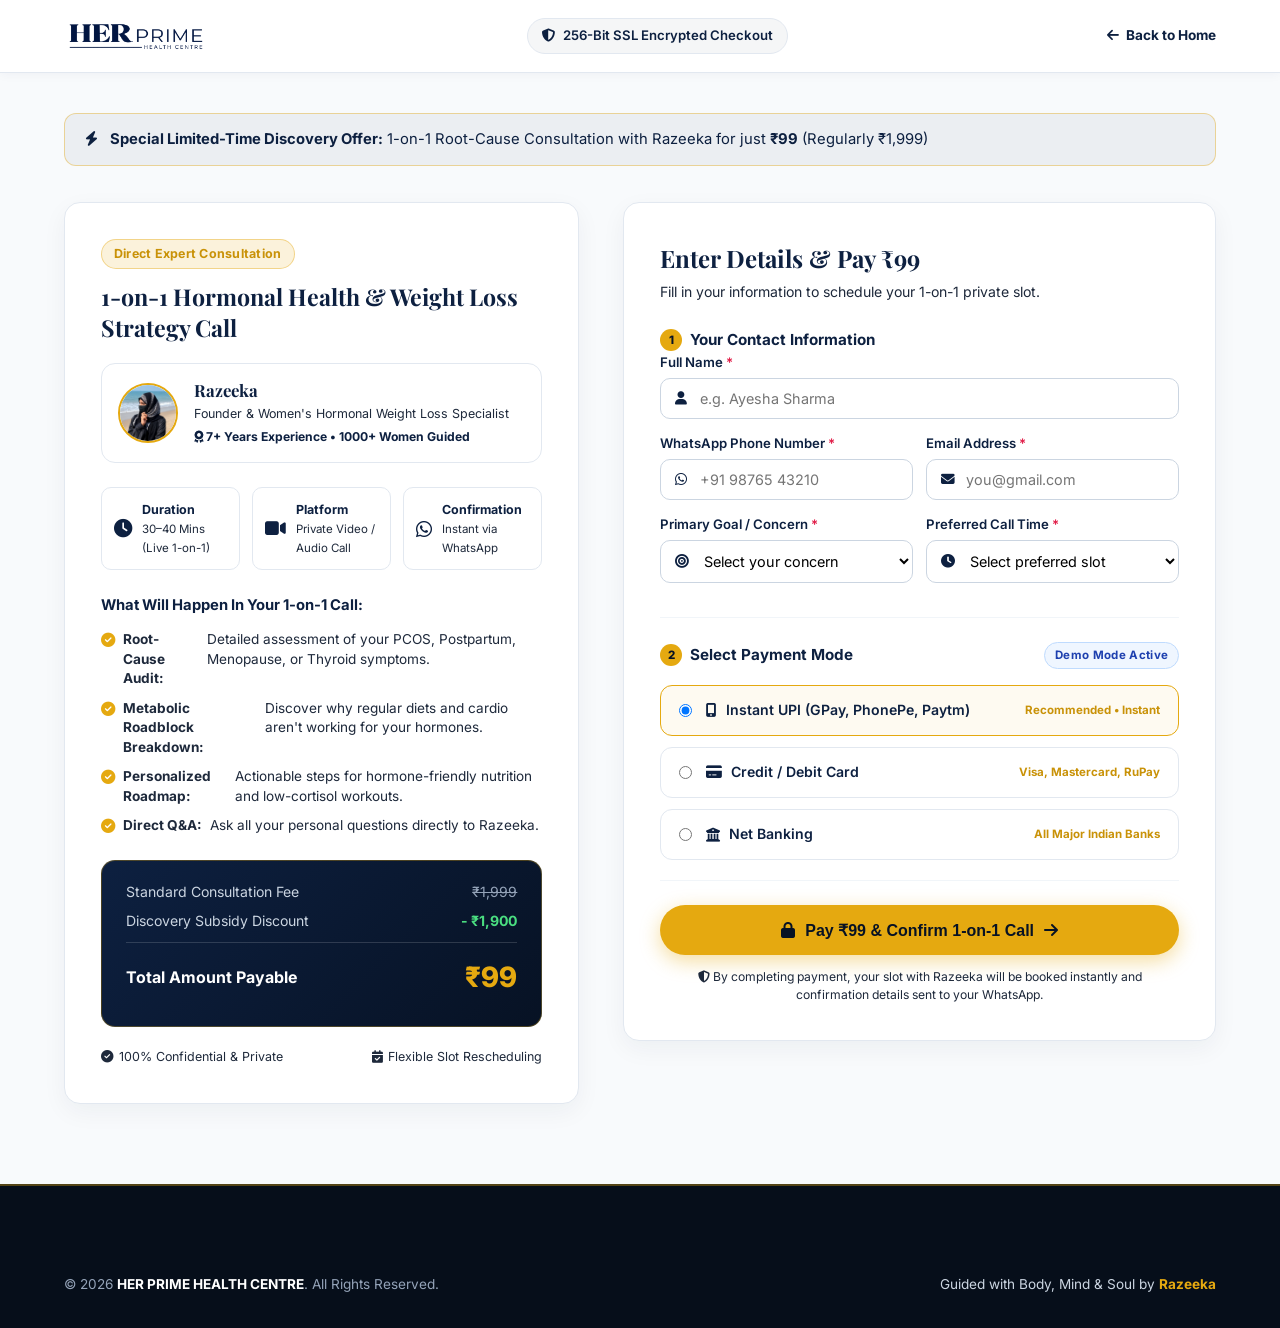
==== commit b63573cc: "fix(booking): set high-resolution coach photo avatar in consultation card" ====
--- a/booking.html
+++ b/booking.html
@@ -60,7 +60,7 @@
             <h1 class="summary-title">1-on-1 Hormonal Health & Weight Loss Strategy Call</h1>
             
             <div class="coach-meta-card">
-              <img src="raseeka.jpg" alt="Razeeka" class="coach-avatar">
+              <img src="razeeka.jpg" alt="Razeeka" class="coach-avatar">
               <div class="coach-details">
                 <h3 class="coach-name">Razeeka</h3>
                 <span class="coach-designation">Founder & Women's Hormonal Weight Loss Specialist</span>
--- a/styles.css
+++ b/styles.css
@@ -131,6 +131,163 @@
 }
 
 /* --------------------------------------------------------------------------
+   MOBILE NAVIGATION DRAWER SYSTEM
+   -------------------------------------------------------------------------- */
+.mobile-nav-toggle {
+  display: none;
+  background: transparent;
+  border: none;
+  font-size: 1.45rem;
+  color: var(--color-navy);
+  cursor: pointer;
+  padding: 0.4rem;
+  line-height: 1;
+  transition: var(--transition);
+}
+
+.mobile-nav-toggle:hover {
+  color: var(--color-gold);
+}
+
+.mobile-nav-overlay {
+  position: fixed;
+  inset: 0;
+  background: rgba(7, 18, 36, 0.7);
+  backdrop-filter: blur(4px);
+  -webkit-backdrop-filter: blur(4px);
+  z-index: 1001;
+  opacity: 0;
+  visibility: hidden;
+  transition: all 0.3s ease;
+}
+
+.mobile-nav-overlay.active {
+  opacity: 1;
+  visibility: visible;
+}
+
+.mobile-nav-drawer {
+  position: fixed;
+  top: 0;
+  right: -320px;
+  width: 300px;
+  max-width: 85vw;
+  height: 100vh;
+  background: #ffffff;
+  z-index: 1002;
+  box-shadow: -10px 0 30px rgba(0, 0, 0, 0.25);
+  display: flex;
+  flex-direction: column;
+  transition: right 0.35s cubic-bezier(0.16, 1, 0.3, 1);
+}
+
+.mobile-nav-drawer.active {
+  right: 0;
+}
+
+.mobile-drawer-header {
+  display: flex;
+  align-items: center;
+  justify-content: space-between;
+  padding: 1.25rem 1.5rem;
+  border-bottom: 1px solid #f1f5f9;
+}
+
+.mobile-drawer-logo {
+  height: 42px;
+  width: auto;
+  object-fit: contain;
+}
+
+.mobile-drawer-close {
+  background: #f1f5f9;
+  border: none;
+  width: 36px;
+  height: 36px;
+  border-radius: 50%;
+  color: var(--color-navy);
+  font-size: 1.1rem;
+  display: flex;
+  align-items: center;
+  justify-content: center;
+  cursor: pointer;
+  transition: var(--transition);
+}
+
+.mobile-drawer-close:hover {
+  background: #fee2e2;
+  color: #dc2626;
+}
+
+.mobile-drawer-links {
+  flex: 1;
+  padding: 1.25rem 1.5rem;
+  display: flex;
+  flex-direction: column;
+  gap: 0.5rem;
+  overflow-y: auto;
+}
+
+.mobile-drawer-item {
+  display: flex;
+  align-items: center;
+  gap: 0.85rem;
+  padding: 0.85rem 1rem;
+  border-radius: 12px;
+  font-size: 0.95rem;
+  font-weight: 600;
+  color: var(--color-navy);
+  transition: var(--transition);
+}
+
+.mobile-drawer-item i {
+  font-size: 1.1rem;
+  color: #64748b;
+  width: 20px;
+  text-align: center;
+}
+
+.mobile-drawer-item:hover,
+.mobile-drawer-item.active {
+  background: #f8fafc;
+  color: var(--color-gold);
+}
+
+.mobile-drawer-item:hover i,
+.mobile-drawer-item.active i {
+  color: var(--color-gold);
+}
+
+.mobile-drawer-item.mobile-highlight {
+  background: var(--color-navy);
+  color: #ffffff;
+  margin-top: 0.5rem;
+}
+
+.mobile-drawer-item.mobile-highlight i {
+  color: var(--color-gold);
+}
+
+.mobile-drawer-item.mobile-highlight:hover {
+  background: var(--color-navy-dark);
+  color: var(--color-gold);
+}
+
+.mobile-drawer-footer {
+  padding: 1.25rem 1.5rem;
+  border-top: 1px solid #f1f5f9;
+  background: #fafafa;
+}
+
+.mobile-drawer-footer .btn {
+  width: 100%;
+}
+
+.mobile-swipe-hint {
+  display: none;
+}
+
+/* --------------------------------------------------------------------------
    BUTTONS
    -------------------------------------------------------------------------- */
 .btn {
@@ -963,63 +1120,98 @@
 
 .programs-content-section {
   padding: 4.5rem 0;
-  background-color: var(--color-bg-white);
+  background-color: #f8fafc;
 }
 
 .program-card {
   background-color: var(--color-bg-white);
   border: 1px solid #e2e8f0;
-  border-radius: 20px;
-  padding: 3rem;
-  margin-bottom: 3.5rem;
-  box-shadow: 0 8px 30px rgba(13, 32, 64, 0.05);
-  border-left: 5px solid var(--color-gold);
+  border-radius: 24px;
+  margin-bottom: 4rem;
+  box-shadow: 0 10px 35px rgba(13, 32, 64, 0.06);
+  overflow: hidden;
   transition: var(--transition);
 }
 
 .program-card:hover {
   transform: translateY(-4px);
-  box-shadow: 0 16px 40px rgba(13, 32, 64, 0.09);
-}
-
-.program-grid {
-  display: grid;
-  grid-template-columns: 1fr 340px;
-  gap: 3.5rem;
-  align-items: start;
-}
-
-.program-tag-wrap {
+  box-shadow: 0 18px 45px rgba(13, 32, 64, 0.1);
+  border-color: rgba(229, 169, 16, 0.4);
+}
+
+/* 1. Top Image Banner with Floating Badges */
+.program-top-media {
+  position: relative;
+  width: 100%;
+  height: 340px;
+  overflow: hidden;
+  background-color: #0f172a;
+}
+
+.program-top-media .program-img {
+  width: 100%;
+  height: 100%;
+  object-fit: cover;
+  object-position: center;
+  transition: transform 0.6s ease;
+}
+
+.program-card:hover .program-top-media .program-img {
+  transform: scale(1.03);
+}
+
+.program-media-overlay {
+  position: absolute;
+  inset: 0;
+  background: linear-gradient(180deg, rgba(7, 18, 36, 0.15) 0%, rgba(7, 18, 36, 0.8) 100%);
+  display: flex;
+  align-items: flex-end;
+  padding: 1.5rem 2rem;
+}
+
+.program-media-badges {
   display: flex;
   align-items: center;
   gap: 0.75rem;
-  margin-bottom: 0.85rem;
-}
-
-.program-num {
-  font-family: var(--font-serif);
-  font-size: 0.9rem;
-  font-weight: 700;
-  color: var(--color-gold);
+  flex-wrap: wrap;
+}
+
+.program-num-badge {
+  background: var(--color-gold);
+  color: var(--color-navy);
+  font-family: var(--font-sans);
+  font-size: 0.8rem;
+  font-weight: 800;
+  padding: 0.35rem 0.85rem;
+  border-radius: 50px;
   text-transform: uppercase;
   letter-spacing: 0.08em;
 }
 
-.program-tag {
-  background-color: var(--color-gold-light);
-  color: var(--color-navy);
-  font-size: 0.78rem;
-  font-weight: 700;
-  padding: 0.25rem 0.75rem;
+.program-tag-pill {
+  background: rgba(255, 255, 255, 0.95);
+  color: var(--color-navy);
+  font-size: 0.82rem;
+  font-weight: 700;
+  padding: 0.35rem 0.95rem;
   border-radius: 50px;
-  letter-spacing: 0.03em;
+  backdrop-filter: blur(8px);
+  display: inline-flex;
+  align-items: center;
+  gap: 0.45rem;
+}
+
+/* 2. Program Details Body */
+.program-content-body {
+  padding: 2.75rem 2.5rem 2.5rem 2.5rem;
 }
 
 .program-name {
   font-family: var(--font-serif);
-  font-size: 2rem;
-  font-weight: 700;
-  color: var(--color-navy);
+  font-size: 2.15rem;
+  font-weight: 800;
+  color: var(--color-navy);
+  line-height: 1.25;
   margin-bottom: 1rem;
 }
 
@@ -1027,7 +1219,63 @@
   font-size: 1.05rem;
   color: var(--color-navy-light);
   line-height: 1.7;
-  margin-bottom: 1.75rem;
+  margin-bottom: 2rem;
+}
+
+/* 3. 4 Feature Badges Grid */
+.program-feature-badges {
+  display: grid;
+  grid-template-columns: repeat(4, 1fr);
+  gap: 1rem;
+  margin-bottom: 2.25rem;
+}
+
+.feature-badge-item {
+  background: #f8fafc;
+  border: 1px solid #e2e8f0;
+  border-radius: 14px;
+  padding: 1.15rem 1rem;
+  display: flex;
+  align-items: flex-start;
+  gap: 0.85rem;
+  transition: var(--transition);
+}
+
+.feature-badge-item:hover {
+  background: #ffffff;
+  border-color: rgba(229, 169, 16, 0.4);
+  box-shadow: 0 6px 16px rgba(13, 32, 64, 0.06);
+}
+
+.feature-badge-item i {
+  font-size: 1.35rem;
+  color: var(--color-gold);
+  margin-top: 0.15rem;
+  flex-shrink: 0;
+}
+
+.badge-title {
+  display: block;
+  font-size: 0.9rem;
+  font-weight: 700;
+  color: var(--color-navy);
+  margin-bottom: 0.2rem;
+}
+
+.badge-sub {
+  display: block;
+  font-size: 0.78rem;
+  color: #64748b;
+  line-height: 1.35;
+}
+
+/* 4. What This Program Solves */
+.program-highlights {
+  background: #ffffff;
+  border: 1px solid #e2e8f0;
+  border-radius: 16px;
+  padding: 1.75rem 2rem;
+  margin-bottom: 2rem;
 }
 
 .highlights-title {
@@ -1035,118 +1283,90 @@
   font-size: 1.25rem;
   font-weight: 700;
   color: var(--color-navy);
-  margin-bottom: 1rem;
+  margin-bottom: 1.25rem;
+  display: flex;
+  align-items: center;
+  gap: 0.6rem;
 }
 
 .program-list {
   list-style: none;
   display: flex;
   flex-direction: column;
-  gap: 0.85rem;
-  margin-bottom: 2.25rem;
+  gap: 1.15rem;
+  margin-bottom: 0;
 }
 
 .program-list li {
   font-size: 0.95rem;
   color: var(--color-text-dark);
-  line-height: 1.55;
+  line-height: 1.6;
   display: flex;
   align-items: flex-start;
-  gap: 0.65rem;
-}
-
-.program-list li strong {
-  color: var(--color-navy);
-  font-weight: 700;
-  margin-right: 0.25rem;
-  flex-shrink: 0;
-}
-
-.check-icon {
+  gap: 0.75rem;
+}
+
+.program-list li .check-icon {
   color: var(--color-gold);
-  font-size: 1.1rem;
+  font-size: 1.15rem;
   margin-top: 0.2rem;
   flex-shrink: 0;
 }
 
+.program-list li .list-text {
+  flex: 1;
+}
+
+.program-list li .list-text strong {
+  color: var(--color-navy);
+  font-weight: 700;
+  margin-right: 0.35rem;
+}
+
+/* 5. Inspiring Quote */
+.side-card-quote {
+  background: rgba(13, 32, 64, 0.03);
+  border-left: 4px solid var(--color-gold);
+  border-radius: 0 12px 12px 0;
+  padding: 1.2rem 1.5rem;
+  margin-bottom: 2.25rem;
+  display: flex;
+  align-items: flex-start;
+  gap: 0.85rem;
+}
+
+.side-card-quote .quote-mark {
+  color: var(--color-gold);
+  font-size: 1.35rem;
+  margin-top: 0.15rem;
+  flex-shrink: 0;
+}
+
+.side-card-quote p {
+  font-family: var(--font-serif);
+  font-size: 1.025rem;
+  font-style: italic;
+  color: var(--color-navy);
+  line-height: 1.55;
+  margin: 0;
+}
+
+.side-card-quote .quote-author {
+  display: block;
+  font-family: var(--font-sans);
+  font-size: 0.82rem;
+  font-weight: 700;
+  font-style: normal;
+  color: var(--color-gold);
+  margin-top: 0.35rem;
+}
+
+/* 6. Bottom Actions */
 .program-actions {
   display: flex;
   align-items: center;
   gap: 1rem;
   flex-wrap: wrap;
-}
-
-/* Side Card */
-.program-side-card {
-  background: var(--color-bg-light);
-  border: 1px solid #e2e8f0;
-  border-radius: 16px;
-  padding: 1.75rem;
-  display: flex;
-  flex-direction: column;
-  gap: 1.25rem;
-}
-
-.program-img-frame {
-  width: 100%;
-  height: 200px;
-  border-radius: 12px;
-  overflow: hidden;
-  border: 2px solid #e2e8f0;
-}
-
-.program-img {
-  width: 100%;
-  height: 100%;
-  object-fit: cover;
-  object-position: center;
-  transition: var(--transition);
-}
-
-.program-img:hover {
-  transform: scale(1.04);
-}
-
-.side-card-inner {
-  padding-top: 0.25rem;
-}
-
-.side-card-title {
-  font-family: var(--font-sans);
-  font-size: 1rem;
-  font-weight: 700;
-  color: var(--color-navy);
-  margin-bottom: 0.85rem;
-  padding-bottom: 0.5rem;
-  border-bottom: 1px solid #cbd5e1;
-  text-transform: uppercase;
-  letter-spacing: 0.04em;
-}
-
-.side-feature-list {
-  list-style: none;
-  display: flex;
-  flex-direction: column;
-  gap: 0.75rem;
-  margin-bottom: 1.5rem;
-}
-
-.side-feature-list li {
-  font-size: 0.88rem;
-  color: var(--color-navy-light);
-  line-height: 1.45;
-}
-
-.side-card-quote {
-  background-color: var(--color-bg-white);
-  border-left: 3px solid var(--color-gold);
-  padding: 1rem 1.15rem;
-  border-radius: 0 8px 8px 0;
-  font-family: var(--font-serif);
-  font-style: italic;
-  font-size: 0.9rem;
-  color: var(--color-navy);
-  line-height: 1.5;
 }
 
 /* Programs Bottom CTA */
@@ -1177,18 +1397,6 @@
   justify-content: center;
   gap: 1.25rem;
   flex-wrap: wrap;
-}
-
-/* Responsive */
-@media (max-width: 992px) {
-  .program-grid {
-    grid-template-columns: 1fr;
-    gap: 2rem;
-  }
-
-  .program-card {
-    padding: 2rem 1.5rem;
-  }
 }
 
 @media (max-width: 640px) {
@@ -2186,21 +2394,23 @@
   }
 
   .brand-wordmark-logo {
-    height: 48px;
-    max-width: 190px;
-  }
-
-  .nav-links {
-    gap: 0.5rem;
-  }
-
-  .nav-item {
-    display: none; /* Keep clean and uncluttered */
+    height: 46px;
+    max-width: 180px;
+  }
+
+  .mobile-nav-toggle {
+    display: inline-flex;
+    align-items: center;
+    justify-content: center;
+  }
+
+  .nav-links .nav-item {
+    display: none !important;
   }
 
   .nav-links .btn {
-    padding: 0.55rem 1.05rem;
-    font-size: 0.825rem;
+    padding: 0.5rem 0.95rem;
+    font-size: 0.8rem;
     white-space: nowrap;
   }
 
@@ -2339,10 +2549,29 @@
     margin-bottom: 2.5rem;
   }
 
+  /* --------------------------------------------------------------------------
+     1. MOBILE CAROUSEL FOR "Targeted Coaching for Every Stage" (3 Programs)
+     -------------------------------------------------------------------------- */
   .home-programs-grid {
-    grid-template-columns: 1fr;
-    gap: 1.75rem;
-    margin-bottom: 2.5rem;
+    display: flex !important;
+    overflow-x: auto !important;
+    scroll-snap-type: x mandatory !important;
+    -webkit-overflow-scrolling: touch !important;
+    gap: 1.25rem !important;
+    padding: 0.5rem 1.25rem 1.5rem 1.25rem !important;
+    margin: 0 -1.25rem 2rem -1.25rem !important;
+    scrollbar-width: none !important;
+  }
+
+  .home-programs-grid::-webkit-scrollbar {
+    display: none !important;
+  }
+
+  .home-program-card {
+    flex: 0 0 85% !important;
+    max-width: 320px !important;
+    scroll-snap-align: center !important;
+    margin-bottom: 0 !important;
   }
 
   .home-program-img-wrap {
@@ -2369,13 +2598,36 @@
 
   .how-subheading {
     font-size: 1rem;
-    margin-bottom: 3rem;
-  }
-
+    margin-bottom: 2.5rem;
+  }
+
+  /* --------------------------------------------------------------------------
+     2. MOBILE CAROUSEL FOR "CUSTOMIZE YOUR HORMONAL COACHING PLAN" (4 Pillars)
+     -------------------------------------------------------------------------- */
   .how-grid {
-    grid-template-columns: 1fr;
-    gap: 2rem;
-    margin-bottom: 3rem;
+    display: flex !important;
+    overflow-x: auto !important;
+    scroll-snap-type: x mandatory !important;
+    -webkit-overflow-scrolling: touch !important;
+    gap: 1.25rem !important;
+    padding: 0.5rem 1.25rem 1.5rem 1.25rem !important;
+    margin: 0 -1.25rem 2.5rem -1.25rem !important;
+    scrollbar-width: none !important;
+  }
+
+  .how-grid::-webkit-scrollbar {
+    display: none !important;
+  }
+
+  .how-item {
+    flex: 0 0 82% !important;
+    max-width: 300px !important;
+    scroll-snap-align: center !important;
+    background: rgba(255, 255, 255, 0.05) !important;
+    border: 1px solid rgba(229, 169, 16, 0.25) !important;
+    border-radius: 20px !important;
+    padding: 2rem 1.5rem !important;
+    margin-bottom: 0 !important;
   }
 
   .how-circle-icon {
@@ -2400,6 +2652,28 @@
   .how-footer .btn {
     width: 100%;
     padding: 0.85rem 1.25rem;
+  }
+
+  /* Mobile Swipe Hint Pills */
+  .mobile-swipe-hint {
+    display: inline-flex;
+    align-items: center;
+    gap: 0.45rem;
+    font-size: 0.74rem;
+    font-weight: 700;
+    color: var(--color-gold);
+    background: rgba(229, 169, 16, 0.1);
+    border: 1px solid rgba(229, 169, 16, 0.25);
+    padding: 0.35rem 0.85rem;
+    border-radius: 50px;
+    margin: 0 auto 1.5rem auto;
+    letter-spacing: 0.03em;
+  }
+
+  .how-it-works-section .mobile-swipe-hint {
+    background: rgba(255, 255, 255, 0.08);
+    color: var(--color-gold);
+    border-color: rgba(229, 169, 16, 0.3);
   }
 
   /* YouTube Videos Section */
@@ -2489,34 +2763,128 @@
     padding: 0.85rem 1.25rem;
   }
 
+  /* Programs Cards on Mobile */
+  .programs-content-section {
+    padding: 2.5rem 0;
+  }
+
   .program-card {
-    padding: 1.5rem 1.25rem;
-    margin-bottom: 2rem;
-    border-radius: 16px;
-  }
-
-  .program-grid {
-    grid-template-columns: 1fr;
-    gap: 1.75rem;
+    padding: 0;
+    margin-bottom: 2.5rem;
+    border-radius: 18px;
+    box-shadow: 0 6px 24px rgba(13, 32, 64, 0.07);
+    border: 1px solid #e2e8f0;
+  }
+
+  .program-top-media {
+    height: 220px;
+  }
+
+  .program-media-overlay {
+    padding: 0.85rem 1rem;
+  }
+
+  .program-num-badge {
+    font-size: 0.72rem;
+    padding: 0.25rem 0.65rem;
+  }
+
+  .program-tag-pill {
+    font-size: 0.72rem;
+    padding: 0.25rem 0.65rem;
+  }
+
+  .program-content-body {
+    padding: 1.5rem 1.15rem 1.75rem 1.15rem;
   }
 
   .program-name {
-    font-size: 1.6rem;
+    font-size: 1.55rem;
+    margin-bottom: 0.75rem;
+    line-height: 1.3;
+  }
+
+  .program-summary {
+    font-size: 0.95rem;
+    line-height: 1.6;
+    margin-bottom: 1.5rem;
+  }
+
+  .program-feature-badges {
+    grid-template-columns: 1fr 1fr;
+    gap: 0.65rem;
+    margin-bottom: 1.5rem;
+  }
+
+  .feature-badge-item {
+    padding: 0.75rem 0.65rem;
+    border-radius: 12px;
+    gap: 0.5rem;
+  }
+
+  .feature-badge-item i {
+    font-size: 1.15rem;
+  }
+
+  .badge-title {
+    font-size: 0.82rem;
+  }
+
+  .badge-sub {
+    font-size: 0.7rem;
+    line-height: 1.3;
+  }
+
+  .program-highlights {
+    padding: 1.25rem 1rem;
+    border-radius: 14px;
+    margin-bottom: 1.5rem;
+  }
+
+  .highlights-title {
+    font-size: 1.1rem;
+    margin-bottom: 1rem;
+  }
+
+  .program-list {
+    gap: 0.95rem;
+  }
+
+  .program-list li {
+    font-size: 0.88rem;
+    line-height: 1.5;
+    gap: 0.6rem;
+  }
+
+  .program-list li .check-icon {
+    font-size: 1.05rem;
+    margin-top: 0.15rem;
+  }
+
+  .side-card-quote {
+    padding: 0.95rem 1rem;
+    margin-bottom: 1.75rem;
+    gap: 0.65rem;
+  }
+
+  .side-card-quote .quote-mark {
+    font-size: 1.1rem;
+  }
+
+  .side-card-quote p {
+    font-size: 0.92rem;
   }
 
   .program-actions {
     flex-direction: column;
     width: 100%;
-    gap: 0.85rem;
+    gap: 0.75rem;
   }
 
   .program-actions .btn {
     width: 100%;
     padding: 0.85rem 1.25rem;
-  }
-
-  .program-img-frame {
-    height: 220px;
+    font-size: 0.95rem;
   }
 
   .programs-cta-section {
